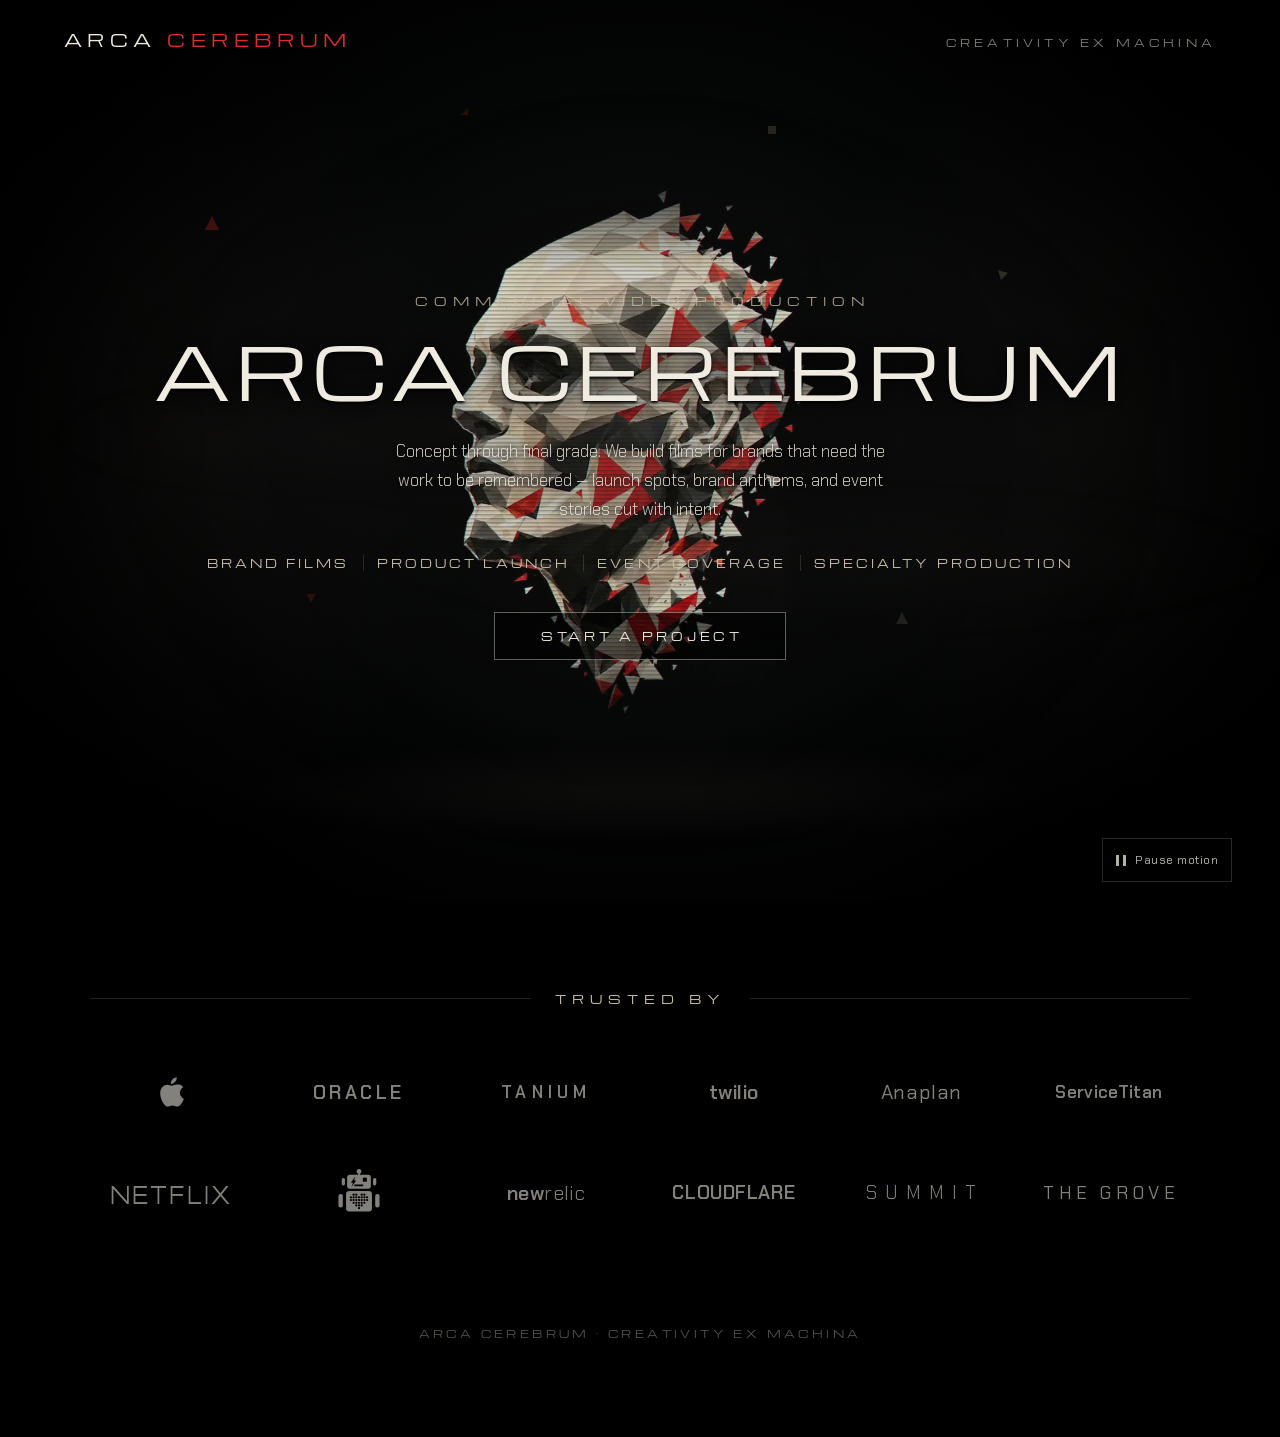
==== arca/index.html @ 7093e8d3 "Arca dev page: Codex handoff — single CRT turntable video, poster fallback, motion toggle Co-Authore" ====
<!doctype html>
<html lang="en" data-motion="paused" data-paused="true">
<head>
  <meta charset="utf-8">
  <meta name="viewport" content="width=device-width, initial-scale=1">
  <meta name="theme-color" content="#000000">
  <meta name="description" content="Arca Cerebrum — commercial video production, brand films, product launches, event coverage and specialty production.">
  <title>Arca Cerebrum</title>
  <link rel="preconnect" href="https://fonts.googleapis.com">
  <link rel="preconnect" href="https://fonts.gstatic.com" crossorigin>
  <link rel="stylesheet" href="https://fonts.googleapis.com/css2?family=Michroma&family=Chakra+Petch:wght@300;400;600&display=swap">
  <link rel="stylesheet" href="styles.css">
  <script src="background.js" defer></script>
</head>
<body>
<a class="skip-link" href="#main">Skip to content</a>
<div class="room" aria-hidden="true"></div>
<div class="floor" aria-hidden="true"></div>
<div class="haze" aria-hidden="true"></div>
<div class="head-glow" aria-hidden="true"></div>
<div class="stage" aria-hidden="true">
  <div class="bob">
    <div class="rig">
      <img class="head-poster" src="assets/head-poster.jpg" width="960" height="960" alt="" fetchpriority="high">
      <video class="head-video" data-src="assets/head-turntable-crt.mp4" muted loop playsinline preload="none" disablepictureinpicture tabindex="-1"></video>
      <div class="head-scanlines"></div>
    </div>
  </div>
</div>
<!-- drifting debris fragments -->
<div class="frag" style="left:16%; top:24%; --d:22s; --dx:34px; --dy:-40px; --rot:60deg;" aria-hidden="true">
  <svg width="14" height="14" viewBox="0 0 14 14"><polygon points="0,14 7,0 14,14" fill="#d8302f" opacity="0.55"/></svg>
</div>
<div class="frag" style="left:78%; top:30%; --d:26s; --dx:-40px; --dy:30px; --rot:-50deg;" aria-hidden="true">
  <svg width="10" height="10" viewBox="0 0 10 10"><polygon points="0,0 10,3 3,10" fill="#c9bfa8" opacity="0.4"/></svg>
</div>
<div class="frag" style="left:70%; top:68%; --d:19s; --dx:26px; --dy:-34px; --rot:80deg;" aria-hidden="true">
  <svg width="12" height="12" viewBox="0 0 12 12"><polygon points="0,12 12,12 6,0" fill="#8e8b84" opacity="0.45"/></svg>
</div>
<div class="frag" style="left:24%; top:66%; --d:24s; --dx:-30px; --dy:-24px; --rot:-70deg;" aria-hidden="true">
  <svg width="9" height="9" viewBox="0 0 9 9"><polygon points="0,0 9,0 4,9" fill="#d8302f" opacity="0.4"/></svg>
</div>
<div class="frag" style="left:60%; top:14%; --d:28s; --dx:20px; --dy:36px; --rot:45deg;" aria-hidden="true">
  <svg width="8" height="8" viewBox="0 0 8 8"><rect width="8" height="8" fill="#c9bfa8" opacity="0.35"/></svg>
</div>
<div class="frag" style="left:36%; top:12%; --d:21s; --dx:-22px; --dy:26px; --rot:-90deg;" aria-hidden="true">
  <svg width="7" height="7" viewBox="0 0 7 7"><polygon points="0,7 7,7 7,0" fill="#d8302f" opacity="0.35"/></svg>
</div>

<main id="main">
<div class="content">
  <header>
    <div class="wordmark">ARCA <b>CEREBRUM</b></div>
    <div class="tagline">CREATIVITY EX MACHINA</div>
  </header>

  <div class="hero">
    <p class="eyebrow">COMMERCIAL VIDEO PRODUCTION</p>
    <h1 data-text="ARCA CEREBRUM">ARCA CEREBRUM</h1>
    <p class="lede">Concept through final grade. We build films for brands that need the work to be remembered — launch spots, brand anthems, and event stories cut with intent.</p>
    <div class="services">
      <span>BRAND FILMS</span><span>PRODUCT LAUNCH</span><span>EVENT COVERAGE</span><span>SPECIALTY PRODUCTION</span>
    </div>
    <a class="cta" href="mailto:Travis@arcacerebrum.com">START A PROJECT</a>
  </div>

</div>

<section class="clients" aria-labelledby="clients-title">
  <div class="clients-head"><h2 id="clients-title">TRUSTED BY</h2></div>
  <div class="logo-grid">
    <div class="client" title="Apple">
      <svg width="26" height="32" viewBox="0 0 26 32" aria-label="Apple">
        <path d="M18.4 8.6c-1.5 0-3.4 1.05-4.5 1.05-1.15 0-2.85-1-4.6-1C6 8.65 2.2 11.5 2.2 17.2c0 3.55 1.35 7.3 3.05 9.7 1.45 2.05 2.7 3.7 4.5 3.7 1.8 0 2.6-1.2 4.8-1.2 2.25 0 2.75 1.15 4.75 1.15 2 0 3.3-1.8 4.55-3.6 1.4-2.05 2-4.05 2.05-4.15-.1-.05-3.95-1.6-3.95-6 0-3.8 3.05-5.5 3.2-5.6-1.75-2.6-4.45-2.6-4.75-2.6zM17.2 5.8c1-1.2 1.7-2.85 1.5-4.55-1.45.05-3.25.95-4.3 2.2-.95 1.1-1.8 2.8-1.55 4.45 1.65.15 3.3-.85 4.35-2.1z"/>
      </svg>
    </div>
    <div class="client"><span class="lm lm-oracle">ORACLE</span></div>
    <div class="client"><span class="lm lm-tanium">TANIUM</span></div>
    <div class="client"><span class="lm lm-twilio">twilio</span></div>
    <div class="client"><span class="lm lm-anaplan">Anaplan</span></div>
    <div class="client"><span class="lm lm-servicetitan">ServiceTitan</span></div>
    <div class="client"><span class="lm lm-netflix">NETFLIX</span></div>
    <div class="client" title="Robot Heart">
      <svg width="54" height="49" viewBox="0 0 100 90" aria-label="Robot Heart">
        <mask id="rh-mask">
          <rect width="100" height="90" fill="#000"/>
          <!-- antenna -->
          <circle cx="50" cy="6" r="4.5" fill="#fff"/>
          <rect x="48.4" y="7" width="3.2" height="6" fill="#fff"/>
          <!-- head + ears -->
          <rect x="28" y="12" width="44" height="26" rx="5" fill="#fff"/>
          <rect x="18" y="18" width="6" height="14" rx="3" fill="#fff"/>
          <rect x="76" y="18" width="6" height="14" rx="3" fill="#fff"/>
          <!-- bolt, eye, mouth cutouts -->
          <polygon points="43,15 35,27 39,27 36,35 45,23 41,23" fill="#000"/>
          <rect x="57" y="17.5" width="7.5" height="7.5" fill="#000"/>
          <rect x="41" y="30" width="17" height="3.2" rx="1.6" fill="#000"/>
          <!-- body + arms -->
          <rect x="26" y="42" width="48" height="38" rx="6" fill="#fff"/>
          <rect x="12" y="48" width="8" height="25" rx="4" fill="#fff"/>
          <rect x="80" y="48" width="8" height="25" rx="4" fill="#fff"/>
          <!-- dot heart cutout -->
          <g fill="#000">
            <circle cx="40" cy="49" r="2.1"/><circle cx="45" cy="49" r="2.1"/><circle cx="55" cy="49" r="2.1"/><circle cx="60" cy="49" r="2.1"/>
            <circle cx="35" cy="54" r="2.1"/><circle cx="40" cy="54" r="2.1"/><circle cx="45" cy="54" r="2.1"/><circle cx="50" cy="54" r="2.1"/><circle cx="55" cy="54" r="2.1"/><circle cx="60" cy="54" r="2.1"/><circle cx="65" cy="54" r="2.1"/>
            <circle cx="35" cy="59" r="2.1"/><circle cx="40" cy="59" r="2.1"/><circle cx="45" cy="59" r="2.1"/><circle cx="50" cy="59" r="2.1"/><circle cx="55" cy="59" r="2.1"/><circle cx="60" cy="59" r="2.1"/><circle cx="65" cy="59" r="2.1"/>
            <circle cx="40" cy="64" r="2.1"/><circle cx="45" cy="64" r="2.1"/><circle cx="50" cy="64" r="2.1"/><circle cx="55" cy="64" r="2.1"/><circle cx="60" cy="64" r="2.1"/>
            <circle cx="45" cy="69" r="2.1"/><circle cx="50" cy="69" r="2.1"/><circle cx="55" cy="69" r="2.1"/>
            <circle cx="50" cy="74" r="2.1"/>
          </g>
        </mask>
        <rect width="100" height="90" fill="currentColor" mask="url(#rh-mask)"/>
      </svg>
    </div>
    <div class="client"><span class="lm lm-newrelic"><b>new</b>relic</span></div>
    <div class="client"><span class="lm lm-cloudflare">CLOUDFLARE</span></div>
    <div class="client"><span class="lm lm-summit">SUMMIT</span></div>
    <div class="client"><span class="lm lm-thegrove">THE&nbsp;GROVE</span></div>
  </div>
</section>

</main>
<footer>ARCA CEREBRUM · CREATIVITY EX MACHINA</footer>


<button class="motion-toggle" type="button" aria-label="Play background motion" hidden>
  <span class="motion-icon" aria-hidden="true"></span><span class="motion-label">Play motion</span>
</button>
<p class="sr-only" id="motion-status" role="status"></p>
</body>
</html>
---- arca/styles.css ----
:root {
    --room-pit: #0a0a0c;
    --room-mid: #17161a;
    --room-wall: #57503f;
    --room-glow: #8a8172;
    --paper: #efebe0;
    --paper-dim: rgba(239, 235, 224, 0.55);
    --red: #d8302f;
    --tan: #c9bfa8;
    --line: rgba(239, 235, 224, 0.14);
  }

  * { box-sizing: border-box; }

  body {
    margin: 0;
    background: var(--room-pit);
    color: var(--paper);
    font-family: "Chakra Petch", "Trebuchet MS", system-ui, sans-serif;
    font-weight: 300;
    overflow-x: hidden;
  }


  /* Ambient room: the light comes from the head, with no fixture. */
  html { color-scheme: dark; scroll-behavior: smooth; }
  body { background: #000; isolation: isolate; }
  .room { position: fixed; inset: 0; z-index: 0; pointer-events: none;
    background:
      radial-gradient(ellipse 50% 65% at 50% 48%, #0c0d0c 0%, #070808 50%, #000 100%); }
  .room::before { content: ""; position: absolute; inset: 0;
    background:
      radial-gradient(ellipse 32% 60% at 14% 48%, rgba(138,129,114,.065), transparent 75%),
      radial-gradient(ellipse 32% 60% at 86% 48%, rgba(138,129,114,.065), transparent 75%); }
  .room::after { content: ""; position: absolute; inset: 0;
    background: radial-gradient(ellipse 72% 78% at 50% 48%, transparent 40%, #000 100%); }
  .floor { position: fixed; left: 50%; bottom: 6vh; width: min(72vw,900px); height: 12vh;
    transform: translateX(-50%); z-index: 0; pointer-events: none;
    background: radial-gradient(ellipse,rgba(180,171,143,.055),transparent 70%); }
  .haze { position: fixed; inset: 12% -12% 7%; z-index: 0; pointer-events: none;
    background:
      radial-gradient(ellipse 32% 9% at 35% 45%,rgba(189,182,159,.035),transparent 78%),
      radial-gradient(ellipse 40% 12% at 62% 62%,rgba(189,182,159,.028),transparent 80%);
    filter: blur(25px); animation: hazedrift 24s ease-in-out infinite alternate; }
  .head-glow { position: fixed; width: min(88vh,108vw); height: min(82vh,106vw);
    left: 50%; top: 49%; transform: translate(-50%,-50%); z-index: 0; pointer-events: none;
    background: radial-gradient(ellipse,rgba(190,178,145,.038),rgba(120,121,101,.018) 42%,transparent 70%); }
  .stage { position: fixed; inset: 0; z-index: 1; display: flex; align-items: center;
    justify-content: center; pointer-events: none; mix-blend-mode: screen; }
  .bob { animation: bob 9s ease-in-out infinite alternate; }
  .rig { position: relative; width: min(68vh,84vw); aspect-ratio: 1;
    isolation: isolate; background: #000; }
  .rig video,.rig img { position: absolute; inset: 0; width: 100%; height: 100%;
    object-fit: contain; display: block; user-select: none; }
  .head-video { opacity: 0; transition: opacity .45s; }
  .rig.video-ready .head-video { opacity: 1; }
  .rig.video-ready .head-poster { opacity: 0; }
  /* A screen-space layer keeps the CRT lines distinct at every video display size. */
  .head-scanlines { position: absolute; inset: 0; z-index: 2; pointer-events: none;
    background: repeating-linear-gradient(to bottom,transparent 0px,transparent 2px,rgba(0,0,0,.23) 2px,rgba(0,0,0,.23) 3px,transparent 4px);
    mix-blend-mode: multiply; }
  .head-scanlines::after { content: ""; position: absolute; inset: 0;
    background: radial-gradient(ellipse 72% 72%,transparent 55%,#000 100%);
    opacity: .14; }
  .frag { position: fixed; z-index: 1; pointer-events: none; opacity: .5;
    animation: fragdrift var(--d,18s) ease-in-out infinite alternate; }
  .frag svg { display: block; }
  @keyframes bob { from { transform: translateY(-1.6vh); } to { transform: translateY(1.6vh); } }
  @keyframes hazedrift { from { transform: translate(-2%,1%); } to { transform: translate(2%,-1%); } }
  @keyframes fragdrift { from { transform: translate(0,0) rotate(0deg); }
    to { transform: translate(var(--dx,20px),var(--dy,-30px)) rotate(var(--rot,40deg)); } }
  /* ============ CONTENT ============ */
  .content {
    position: relative;
    z-index: 2;
    min-height: 100svh;
    display: flex;
    flex-direction: column;
    padding-inline: clamp(16px, 5vw, 64px);
  }

  header {
    display: flex;
    align-items: baseline;
    justify-content: space-between;
    gap: 16px;
    padding-block: clamp(18px, 3vh, 32px) 0;
  }
  .wordmark {
    font-family: "Michroma", "Chakra Petch", sans-serif;
    font-size: clamp(13px, 1.6vw, 17px);
    letter-spacing: 0.32em;
    color: var(--paper);
    white-space: nowrap;
  }
  .wordmark b { font-weight: 400; color: var(--red); }
  .tagline {
    font-family: "Michroma", sans-serif;
    font-size: clamp(8px, 1vw, 10px);
    letter-spacing: 0.42em;
    color: var(--paper-dim);
    white-space: nowrap;
  }

  .hero {
    flex: 1;
    display: flex;
    flex-direction: column;
    justify-content: center;
    align-items: center;
    text-align: center;
    padding-block: 8vh;
    background: radial-gradient(58% 58% at 50% 50%, rgba(10,10,12,0.55) 0%, rgba(10,10,12,0.3) 55%, transparent 78%);
  }
  .eyebrow {
    font-family: "Michroma", sans-serif;
    font-size: clamp(9px, 1.1vw, 11px);
    letter-spacing: 0.5em;
    text-indent: 0.5em;
    color: var(--tan);
    opacity: 0.8;
    margin: 0 0 2.2vh;
  }
  h1 {
    position: relative;
    font-family: "Michroma", "Chakra Petch", sans-serif;
    font-weight: 400;
    font-size: clamp(26px, 5.6vw, 74px);
    line-height: 1.14;
    letter-spacing: 0.06em;
    margin: 0;
    text-wrap: balance;
    text-shadow: 0 0 32px rgba(10,10,12,0.9), 0 0 4px rgba(10,10,12,0.8);
  }
  /* glitch echoes on the headline */
  h1::before, h1::after {
    content: attr(data-text);
    position: absolute;
    inset: 0;
    opacity: 0;
    pointer-events: none;
  }
  h1::before {
    color: var(--red);
    animation: h1r 6s steps(1) infinite;
  }
  h1::after {
    color: #4fd8d0;
    animation: h1c 6s steps(1) infinite;
  }
  @keyframes h1r {
    0%, 55.9% { opacity: 0; }
    56% { opacity: 0.75; transform: translate(-3px, 1px); clip-path: inset(10% 0 55% 0); }
    57% { opacity: 0.75; transform: translate(2px, -1px); clip-path: inset(60% 0 15% 0); }
    58%, 100% { opacity: 0; }
  }
  @keyframes h1c {
    0%, 55.9% { opacity: 0; }
    56% { opacity: 0.6; transform: translate(3px, -1px); clip-path: inset(55% 0 20% 0); }
    57% { opacity: 0.6; transform: translate(-2px, 1px); clip-path: inset(5% 0 70% 0); }
    58%, 100% { opacity: 0; }
  }

  .lede {
    max-width: 52ch;
    font-size: clamp(14px, 1.5vw, 17px);
    line-height: 1.7;
    color: rgba(239, 235, 224, 0.72);
    margin: 3vh 0 0;
    text-shadow: 0 0 6px rgba(10,10,12,0.95), 0 0 18px rgba(10,10,12,0.9), 0 0 36px rgba(10,10,12,0.85);
  }
  .services {
    display: flex;
    flex-wrap: wrap;
    justify-content: center;
    gap: 10px 0;
    margin-top: 3.4vh;
    font-family: "Michroma", sans-serif;
    font-size: clamp(8px, 1vw, 10px);
    letter-spacing: 0.28em;
    color: var(--tan);
  }
  .services span { padding: 0 1.2em; }
  .services span + span { border-left: 1px solid var(--line); }

  .cta {
    display: inline-block;
    margin-top: 4.6vh;
    padding: 15px 42px;
    font-family: "Michroma", sans-serif;
    font-size: 11px;
    letter-spacing: 0.34em;
    text-indent: 0.34em;
    text-decoration: none;
    color: var(--paper);
    border: 1px solid rgba(239,235,224,0.4);
    background: rgba(10,10,12,0.35);
    transition: border-color 0.25s, color 0.25s, box-shadow 0.25s;
  }
  .cta:hover, .cta:focus-visible {
    border-color: var(--red);
    color: #fff;
    box-shadow: 0 0 24px rgba(216,48,47,0.35), inset 0 0 14px rgba(216,48,47,0.15);
    outline: none;
  }

  /* ============ CLIENT WALL ============ */
  .clients {
    position: relative;
    z-index: 2;
    padding: 10vh clamp(16px, 5vw, 64px) 12vh;
    background: linear-gradient(to bottom, transparent, rgba(10,10,12,0.55) 24%, rgba(10,10,12,0.55) 76%, transparent);
  }
  .clients-head {
    display: flex;
    align-items: center;
    gap: 24px;
    max-width: 1100px;
    margin: 0 auto 7vh;
  }
  .clients-head h2 {
    font-family: "Michroma", sans-serif;
    font-weight: 400;
    font-size: clamp(10px, 1.2vw, 12px);
    letter-spacing: 0.5em;
    color: var(--tan);
    margin: 0;
    white-space: nowrap;
  }
  .clients-head::before, .clients-head::after {
    content: "";
    flex: 1;
    height: 1px;
    background: var(--line);
  }

  .logo-grid {
    display: grid;
    grid-template-columns: repeat(auto-fit, minmax(150px, 1fr));
    gap: 6vh 2vw;
    max-width: 1100px;
    margin: 0 auto;
    align-items: center;
    justify-items: center;
  }
  .client {
    color: var(--paper-dim);
    transition: color 0.3s, opacity 0.3s, filter 0.3s;
    filter: none;
    display: flex;
    align-items: center;
    justify-content: center;
    min-height: 44px;
  }
  .client:hover {
    color: var(--paper);
    filter: drop-shadow(0 0 10px rgba(239,235,224,0.25));
  }
  .client svg { display: block; fill: currentColor; }

  .lm {
    font-size: 21px;
    letter-spacing: 0.02em;
    white-space: nowrap;
  }
  .lm-oracle    { font-weight: 600; letter-spacing: 0.18em; font-size: 19px; }
  .lm-tanium    { font-weight: 600; letter-spacing: 0.3em; font-size: 17px; }
  .lm-twilio    { font-weight: 600; font-size: 20px; text-transform: lowercase; }
  .lm-anaplan   { font-weight: 400; font-size: 20px; text-transform: capitalize; letter-spacing: 0.04em; }
  .lm-servicetitan { font-weight: 600; font-size: 17px; }
  .lm-netflix   { font-family: "Michroma", sans-serif; font-size: 18px; letter-spacing: 0.12em; transform: scaleY(1.35); }
  .lm-newrelic  { font-weight: 300; font-size: 20px; letter-spacing: 0.02em; }
  .lm-newrelic b { font-weight: 600; }
  .lm-cloudflare { font-weight: 600; font-size: 19px; letter-spacing: 0.03em; }
  .lm-summit    { font-weight: 300; font-size: 19px; letter-spacing: 0.42em; text-indent: 0.42em; }
  .lm-thegrove  { font-weight: 400; font-size: 18px; letter-spacing: 0.24em; text-indent: 0.24em; }

  footer {
    position: relative;
    z-index: 2;
    padding: 0 clamp(16px, 5vw, 64px) calc(5vh + env(safe-area-inset-bottom, 0px));
    text-align: center;
    font-family: "Michroma", sans-serif;
    font-size: 8px;
    letter-spacing: 0.34em;
    color: rgba(239,235,224,0.35);
  }


  /* Scrolling copy stays above the fixed artwork throughout the document. */
  main { position: relative; z-index: 2; }
  .content { min-height: max(720px,100svh); }
  .hero { background: radial-gradient(ellipse 58% 58% at 50% 50%,rgba(0,0,0,.25),rgba(0,0,0,.10) 55%,transparent 78%); }
  .clients { background: linear-gradient(transparent,rgba(0,0,0,.35) 24%,rgba(0,0,0,.35) 76%,transparent); }
  h1 { text-shadow: 0 2px 3px #000,0 0 22px rgba(0,0,0,.98),0 0 48px rgba(0,0,0,.65); }
  .eyebrow { font-size: 12px; }
  .services { font-size: 11px; }
  .tagline { font-size: 10px; }
  .lede { font-size: clamp(16px,1.5vw,17px); color: rgba(239,235,224,.84); }
  .cta { min-height: 48px; background: rgba(0,0,0,.55); }
  .clients-head h2 { font-size: 12px; }
  footer { padding-bottom: max(94px,10vh); font-size: 10px; line-height: 1.8; }
  .motion-toggle { position: fixed; right: clamp(16px,4vw,48px);
    bottom: max(18px,env(safe-area-inset-bottom)); z-index: 5; display: inline-flex;
    gap: 9px; align-items: center; min-height: 44px; padding: 10px 13px;
    border: 1px solid rgba(239,235,224,.17); border-radius: 0;
    background: rgba(0,0,0,.76); color: rgba(239,235,224,.75);
    font: 12px "Chakra Petch",sans-serif; letter-spacing: .04em; cursor: pointer; }
  .motion-toggle[hidden] { display: none; }
  .motion-toggle:hover { color: #fff; border-color: rgba(239,235,224,.42); }
  .motion-icon { width: 10px; height: 11px; border-left: 3px solid currentColor; border-right: 3px solid currentColor; }
  [data-paused="true"] .motion-icon { width: 0; height: 0; border: 6px solid transparent;
    border-left: 9px solid currentColor; border-right: 0; }
  a:focus-visible,button:focus-visible { outline: 2px solid var(--red); outline-offset: 5px; }
  .sr-only { position: absolute; width: 1px; height: 1px; margin: -1px; overflow: hidden;
    clip: rect(0,0,0,0); white-space: nowrap; }
  .skip-link { position: fixed; top: 12px; left: 12px; z-index: 10; padding: 12px;
    background: var(--paper); color: #000; transform: translateY(-160%); }
  .skip-link:focus { transform: none; }
  [data-motion="paused"] .bob,[data-motion="paused"] .frag,[data-motion="paused"] .haze,
  [data-motion="paused"] h1::before,[data-motion="paused"] h1::after { animation-play-state: paused !important; }
  @media (max-width: 820px) {
    header { flex-direction: column; align-items: center; gap: 10px; }
    .tagline { letter-spacing: .28em; }
  }
  @media (max-width: 620px) {
    .rig { width: min(86vw,68svh); }
    .content { min-height: max(700px,100svh); }
    .hero { padding-block: 10vh; }
    .services { gap: 13px 0; font-size: 10px; line-height: 1.6; }
    .services span { border: 0 !important; padding: 0 .8em; }
    .wordmark { font-size: 13px; letter-spacing: .2em; }
    .eyebrow { font-size: 10px; letter-spacing: .32em; }
    .lede { font-size: 16px; }
    .logo-grid { gap: 5vh 12px; grid-template-columns: repeat(2,minmax(0,1fr)); }
    .lm-cloudflare { font-size: 16px; }
    .clients { padding-bottom: 9vh; }
    .motion-toggle { font-size: 11px; }
    footer { letter-spacing: .17em; }
  }
  @media (max-width: 360px) { h1 { font-size: 24px; } .lm { font-size: 16px; }
    .lm-servicetitan { font-size: 15px; } .lm-summit { letter-spacing: .25em; } }
  @media (prefers-reduced-motion: reduce) {
    html { scroll-behavior: auto; }
    .bob,.frag,.haze,h1::before,h1::after { animation: none !important; }
    .head-video { transition: none; }
  }
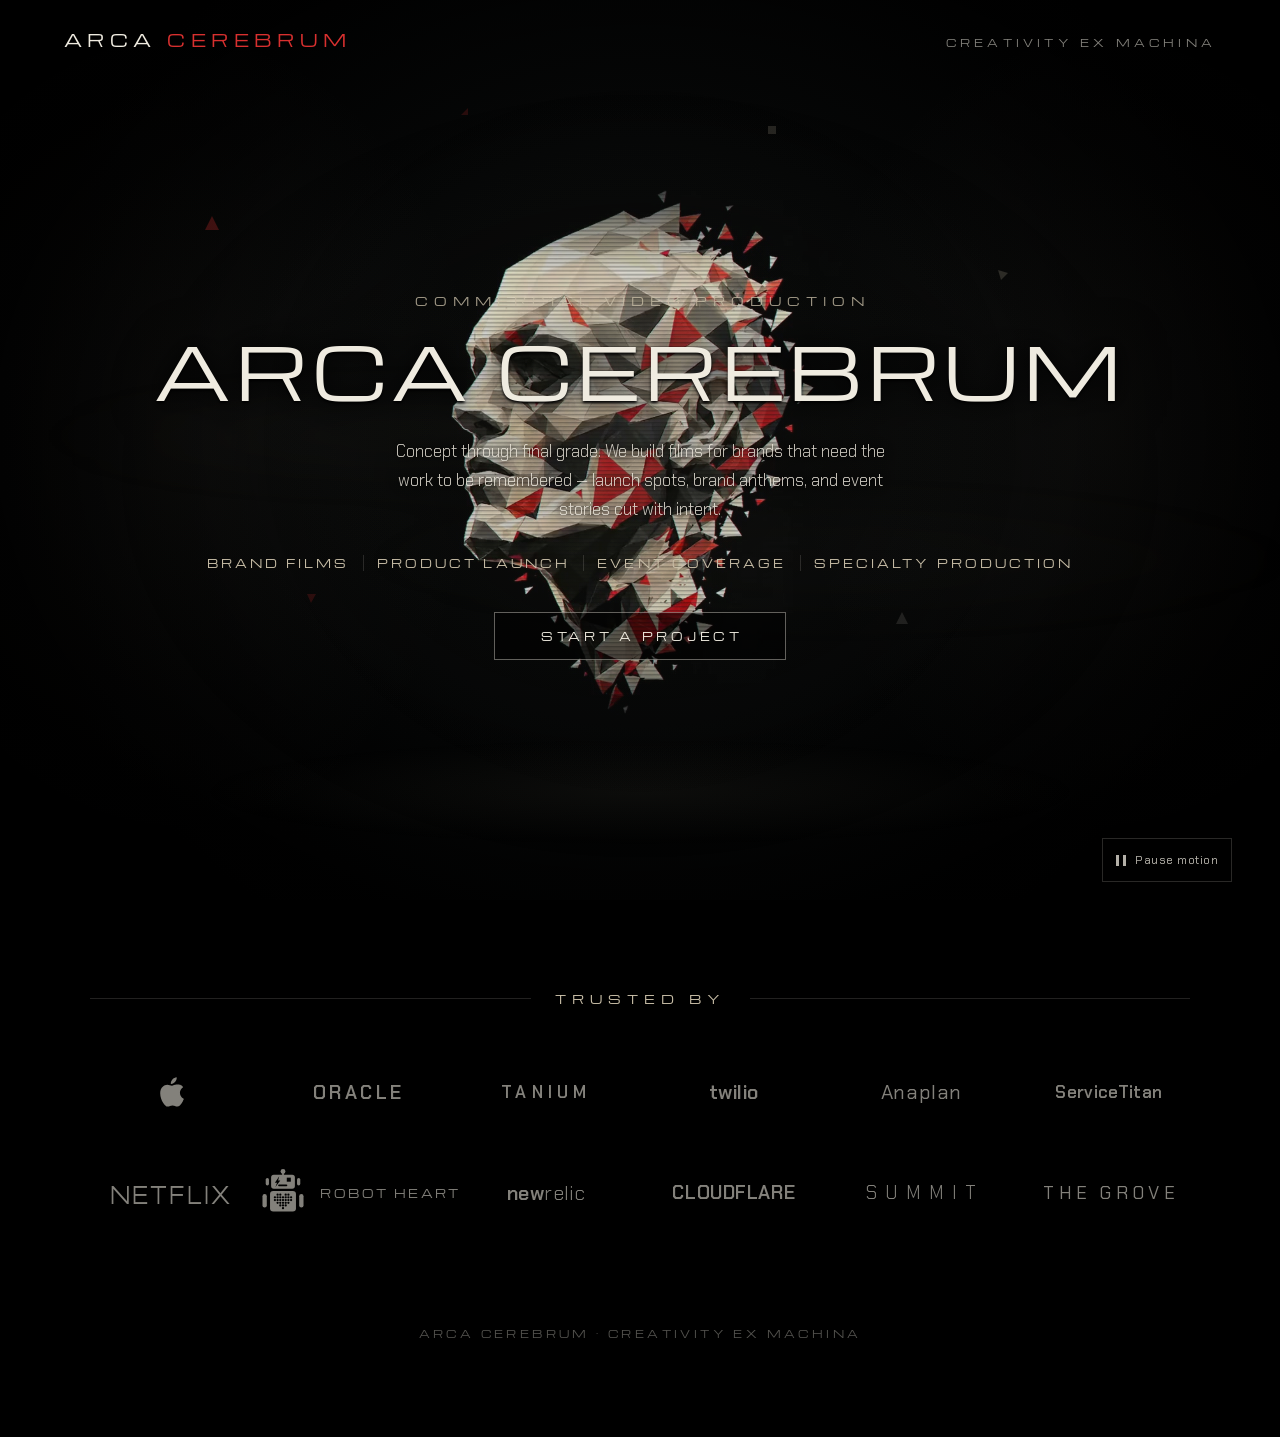
==== commit ad26a693: "Arca dev page: add ROBOT HEART text beside robot logo Co-Authored-By: Claude Fable 5 <noreply@anthro" ====
--- a/arca/index.html
+++ b/arca/index.html
@@ -111,6 +111,7 @@
         </mask>
         <rect width="100" height="90" fill="currentColor" mask="url(#rh-mask)"/>
       </svg>
+      <span class="lm lm-robotheart">ROBOT&nbsp;HEART</span>
     </div>
     <div class="client"><span class="lm lm-newrelic"><b>new</b>relic</span></div>
     <div class="client"><span class="lm lm-cloudflare">CLOUDFLARE</span></div>
--- a/arca/styles.css
+++ b/arca/styles.css
@@ -272,6 +272,7 @@
   .lm-netflix   { font-family: "Michroma", sans-serif; font-size: 18px; letter-spacing: 0.12em; transform: scaleY(1.35); }
   .lm-newrelic  { font-weight: 300; font-size: 20px; letter-spacing: 0.02em; }
   .lm-newrelic b { font-weight: 600; }
+  .lm-robotheart { font-family: "Michroma", sans-serif; font-size: 11px; letter-spacing: 0.22em; margin-left: 10px; }
   .lm-cloudflare { font-weight: 600; font-size: 19px; letter-spacing: 0.03em; }
   .lm-summit    { font-weight: 300; font-size: 19px; letter-spacing: 0.42em; text-indent: 0.42em; }
   .lm-thegrove  { font-weight: 400; font-size: 18px; letter-spacing: 0.24em; text-indent: 0.24em; }
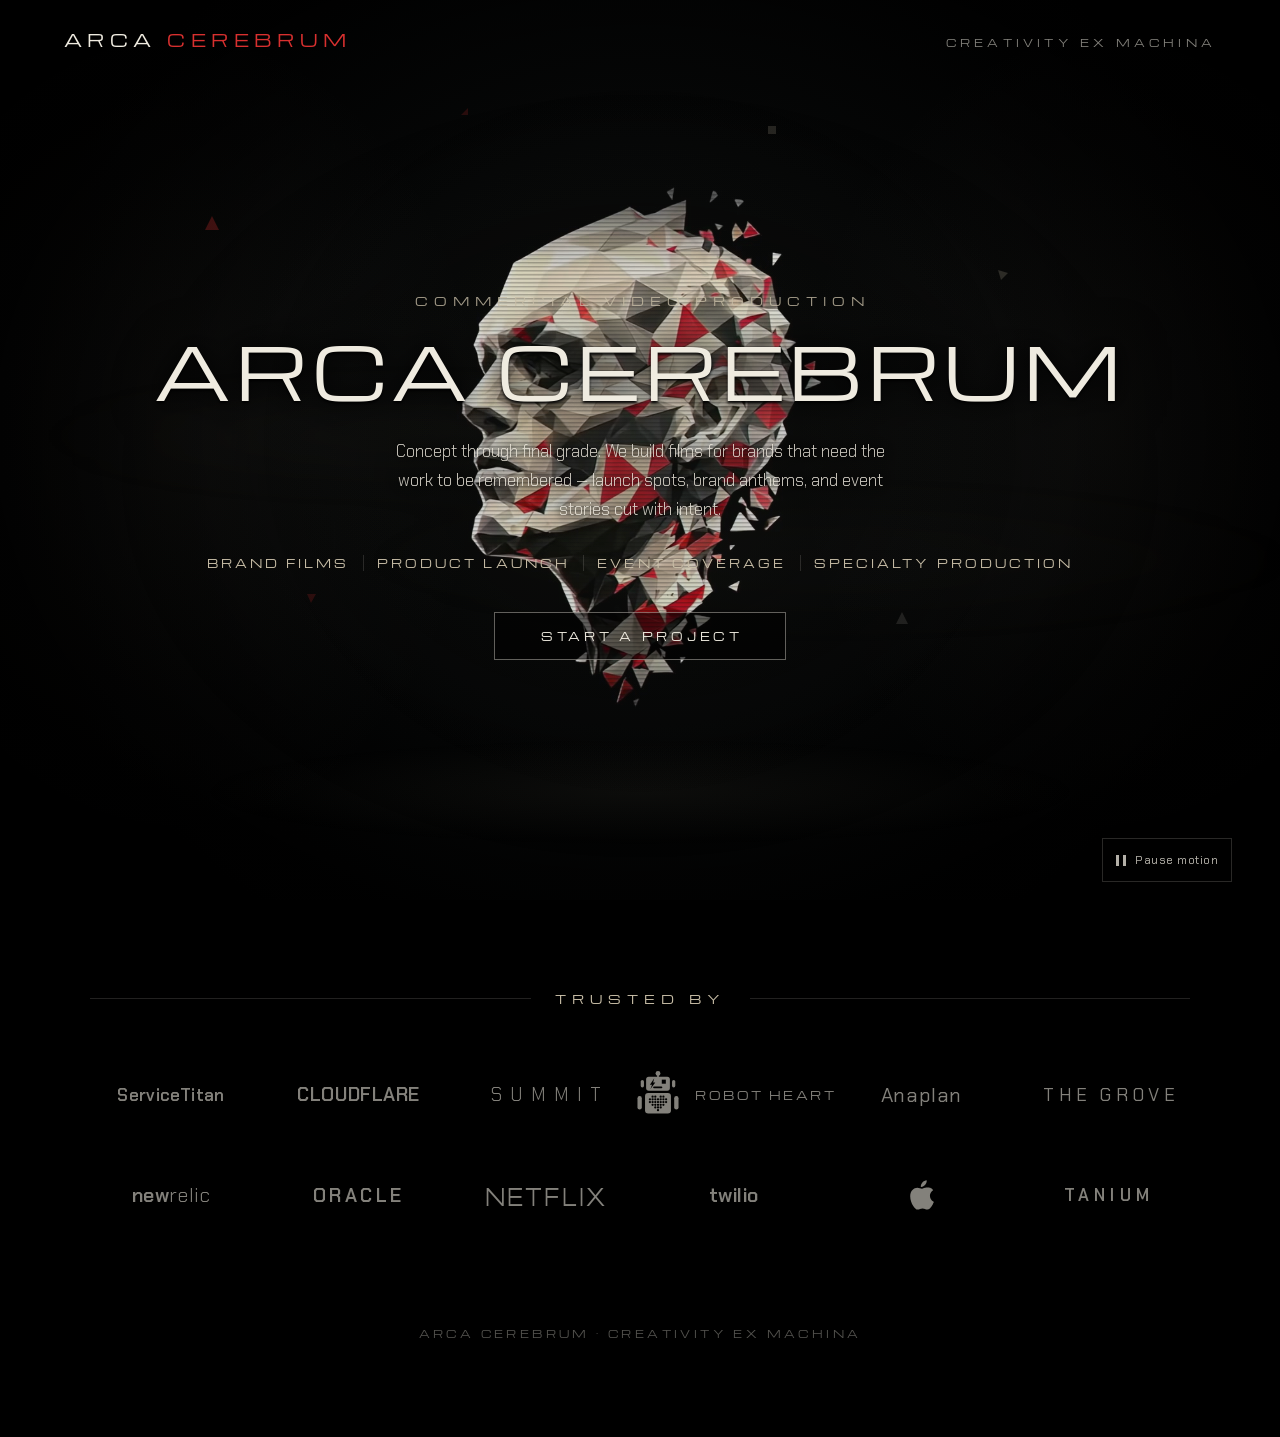
==== commit e2f6fa32: "Arca dev page: swap in neck-v2 turntable video and updated poster Co-Authored-By: Claude Fable 5 <no" ====
--- a/arca/index.html
+++ b/arca/index.html
@@ -22,7 +22,7 @@
   <div class="bob">
     <div class="rig">
       <img class="head-poster" src="assets/head-poster.jpg" width="960" height="960" alt="" fetchpriority="high">
-      <video class="head-video" data-src="assets/head-turntable-crt.mp4" muted loop playsinline preload="none" disablepictureinpicture tabindex="-1"></video>
+      <video class="head-video" data-src="assets/head-turntable-runway-neck-v2.mp4" muted loop playsinline preload="none" disablepictureinpicture tabindex="-1"></video>
       <div class="head-scanlines"></div>
     </div>
   </div>
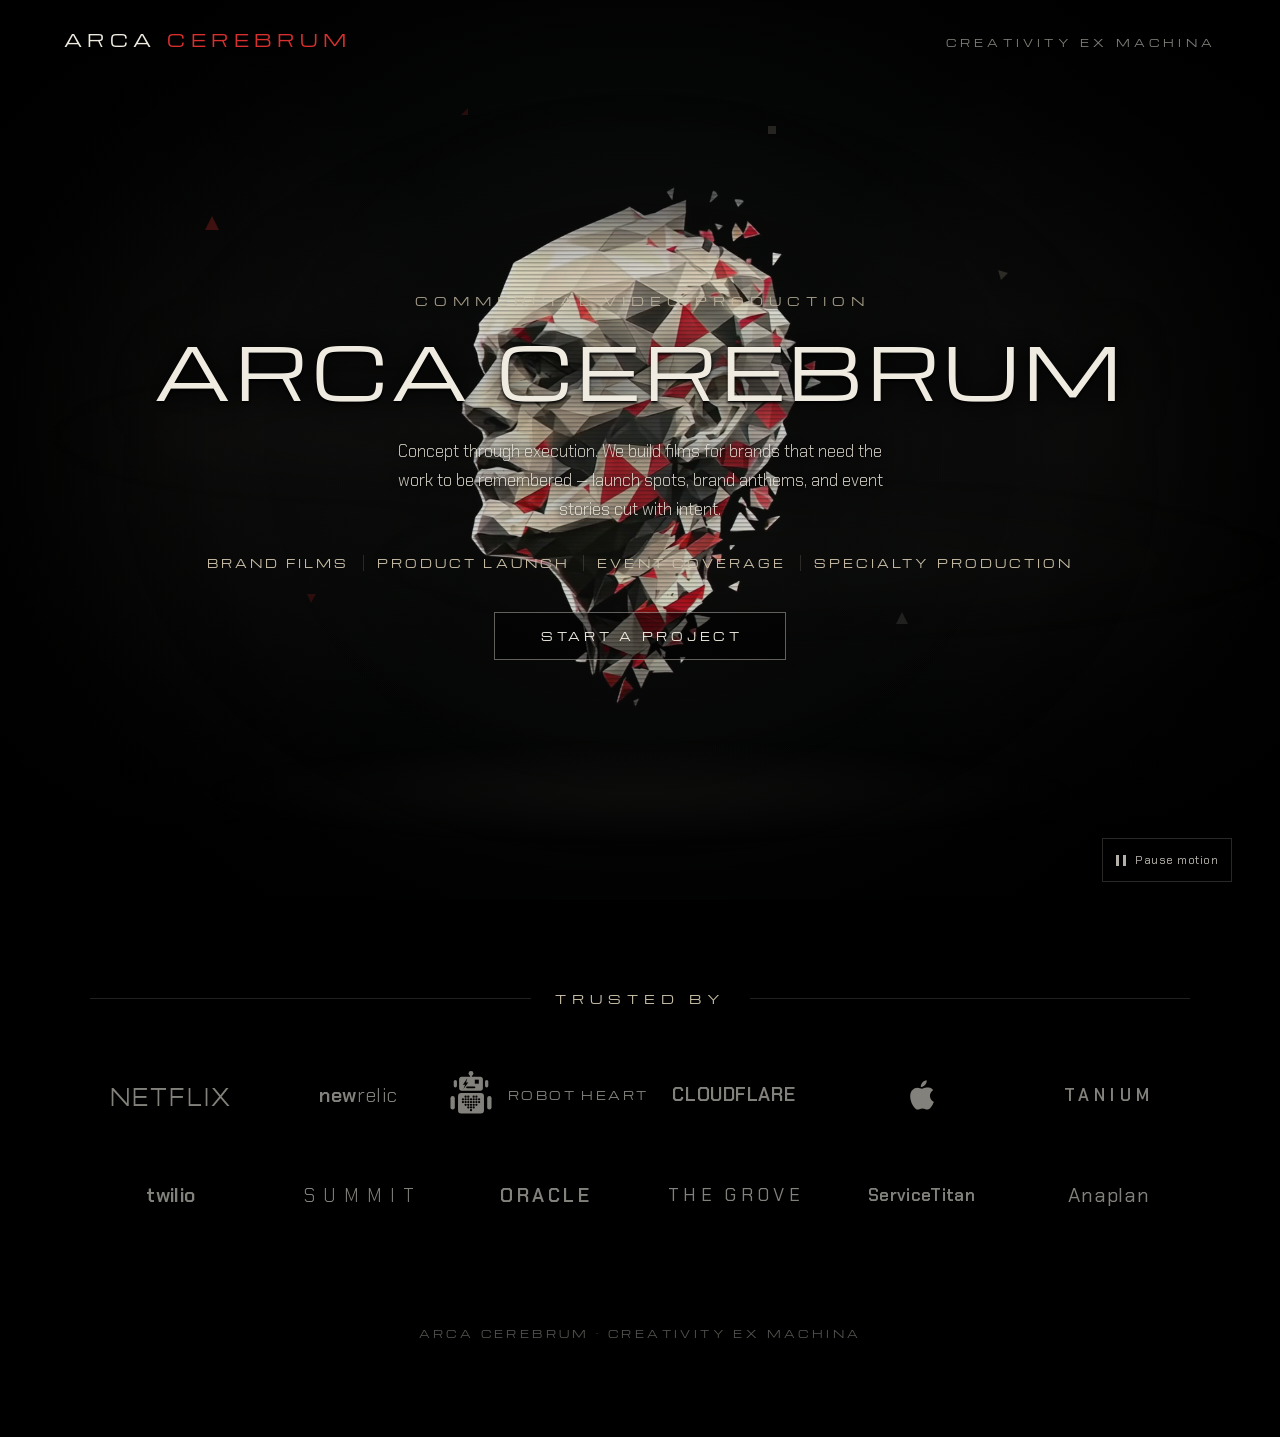
==== commit ccce08c3: "Arca dev page: lede now reads concept through execution Co-Authored-By: Claude Fable 5 <noreply@anth" ====
--- a/arca/index.html
+++ b/arca/index.html
@@ -57,7 +57,7 @@
   <div class="hero">
     <p class="eyebrow">COMMERCIAL VIDEO PRODUCTION</p>
     <h1 data-text="ARCA CEREBRUM">ARCA CEREBRUM</h1>
-    <p class="lede">Concept through final grade. We build films for brands that need the work to be remembered — launch spots, brand anthems, and event stories cut with intent.</p>
+    <p class="lede">Concept through execution. We build films for brands that need the work to be remembered — launch spots, brand anthems, and event stories cut with intent.</p>
     <div class="services">
       <span>BRAND FILMS</span><span>PRODUCT LAUNCH</span><span>EVENT COVERAGE</span><span>SPECIALTY PRODUCTION</span>
     </div>
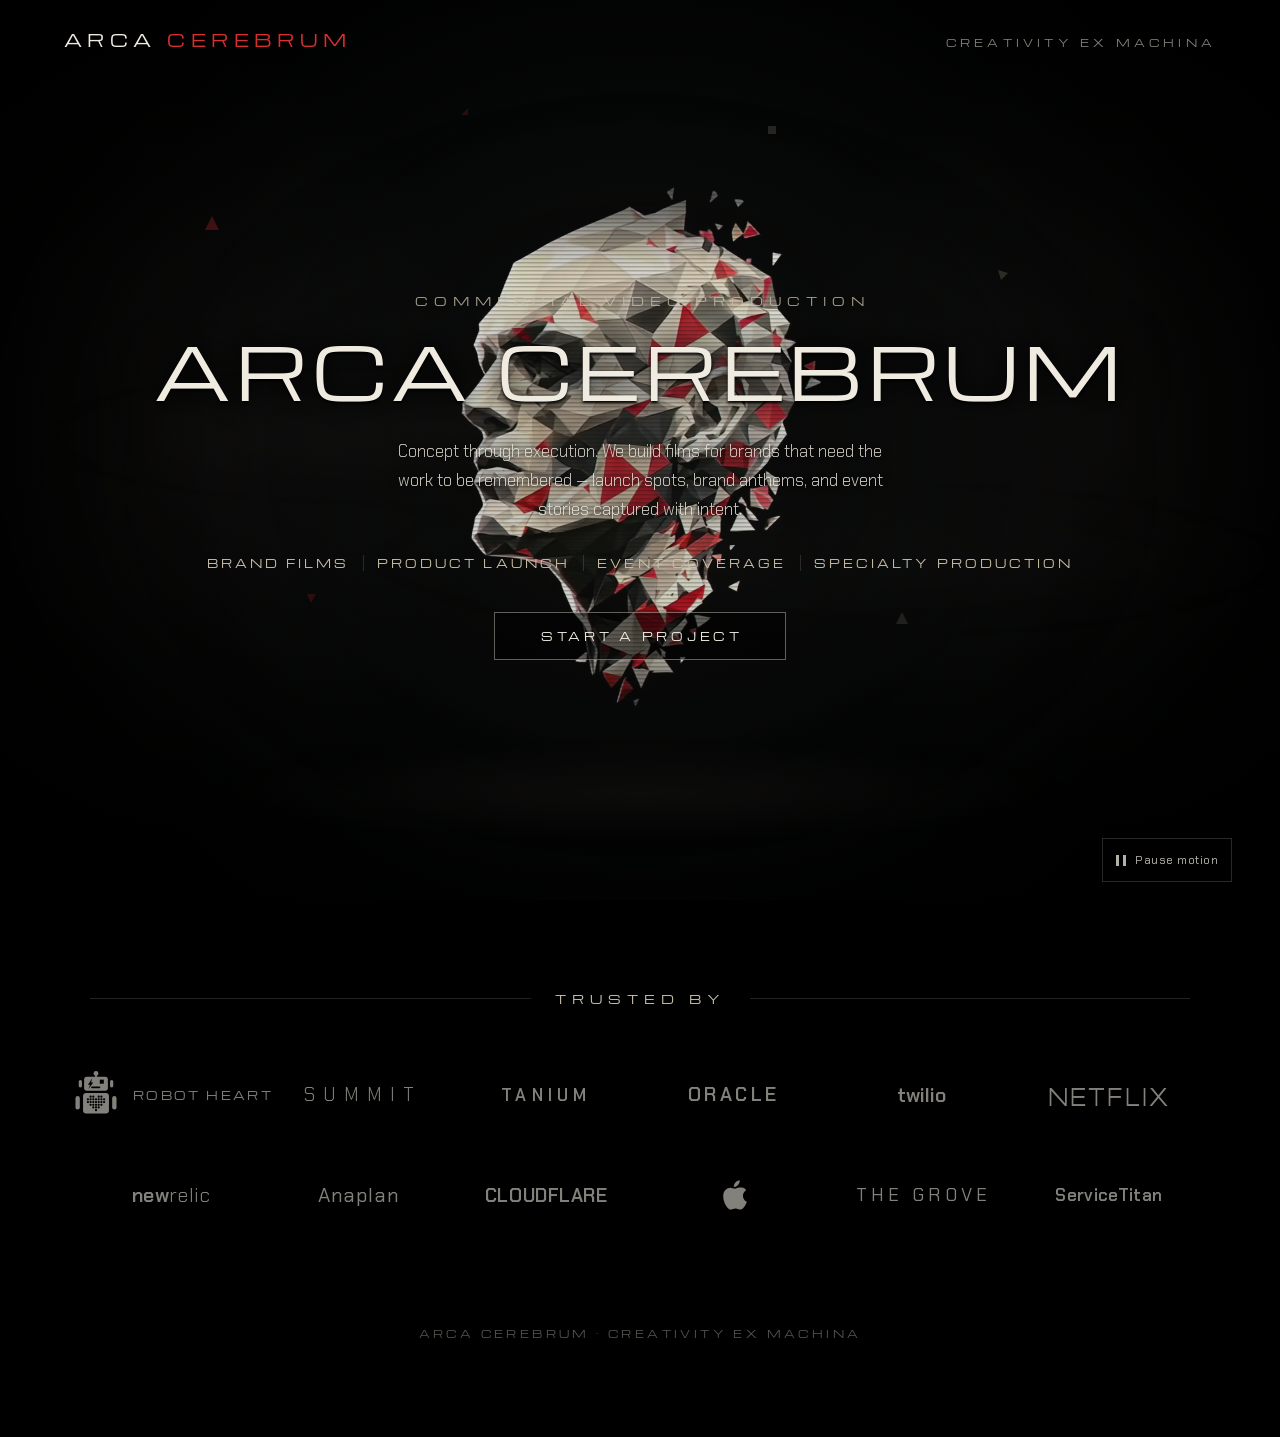
==== commit 4455a78b: "Arca dev page: lede ends captured with intent Co-Authored-By: Claude Fable 5 <noreply@anthropic.com>" ====
--- a/arca/index.html
+++ b/arca/index.html
@@ -57,7 +57,7 @@
   <div class="hero">
     <p class="eyebrow">COMMERCIAL VIDEO PRODUCTION</p>
     <h1 data-text="ARCA CEREBRUM">ARCA CEREBRUM</h1>
-    <p class="lede">Concept through execution. We build films for brands that need the work to be remembered — launch spots, brand anthems, and event stories cut with intent.</p>
+    <p class="lede">Concept through execution. We build films for brands that need the work to be remembered — launch spots, brand anthems, and event stories captured with intent.</p>
     <div class="services">
       <span>BRAND FILMS</span><span>PRODUCT LAUNCH</span><span>EVENT COVERAGE</span><span>SPECIALTY PRODUCTION</span>
     </div>
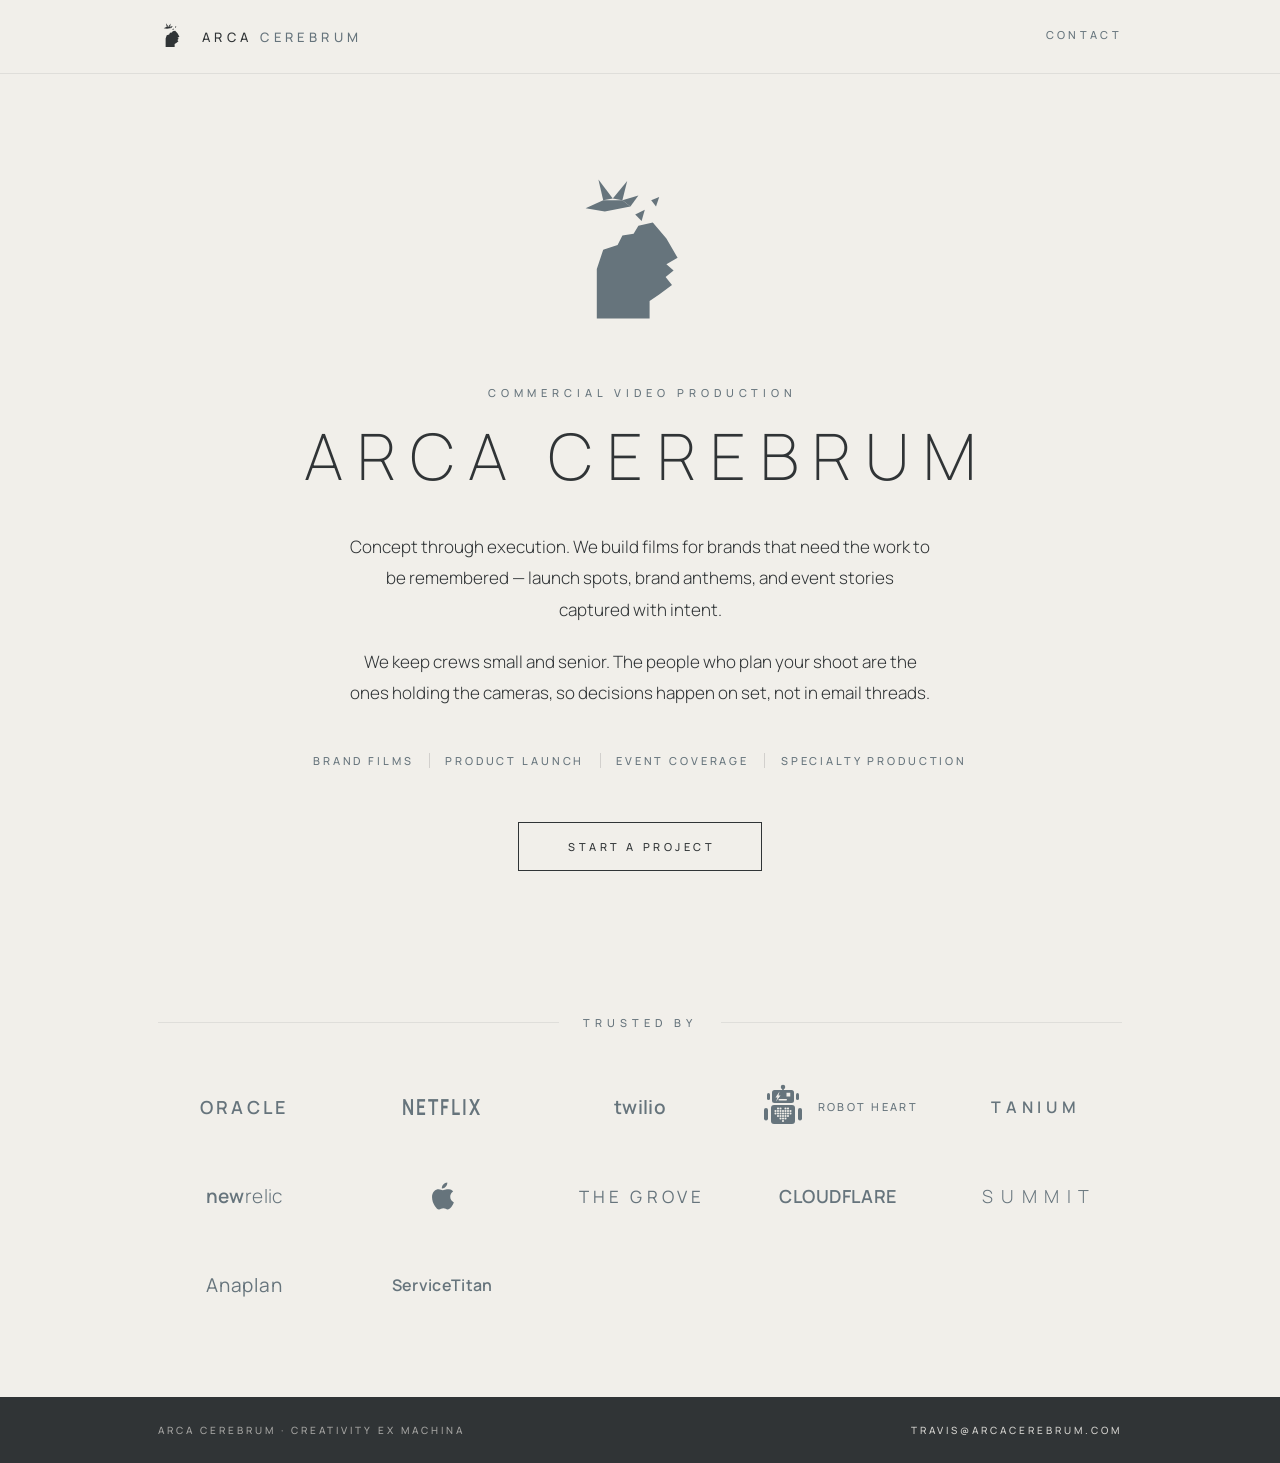
==== commit 4c97edcb: "Arca dev page: soft-slate redesign — origami bird mark, minimalist light layout, contact page Per Tr" ====
--- a/arca/index.html
+++ b/arca/index.html
@@ -1,132 +1,122 @@
 <!doctype html>
-<html lang="en" data-motion="paused" data-paused="true">
+<html lang="en">
 <head>
   <meta charset="utf-8">
   <meta name="viewport" content="width=device-width, initial-scale=1">
-  <meta name="theme-color" content="#000000">
-  <meta name="description" content="Arca Cerebrum — commercial video production, brand films, product launches, event coverage and specialty production.">
+  <meta name="theme-color" content="#f1efea">
+  <meta name="description" content="Arca Cerebrum — commercial video production. Brand films, product launches, event coverage, and specialty production.">
   <title>Arca Cerebrum</title>
   <link rel="preconnect" href="https://fonts.googleapis.com">
   <link rel="preconnect" href="https://fonts.gstatic.com" crossorigin>
-  <link rel="stylesheet" href="https://fonts.googleapis.com/css2?family=Michroma&family=Chakra+Petch:wght@300;400;600&display=swap">
+  <link rel="stylesheet" href="https://fonts.googleapis.com/css2?family=Manrope:wght@200;300;400;500;600;700&display=swap">
   <link rel="stylesheet" href="styles.css">
-  <script src="background.js" defer></script>
+  <script src="site.js" defer></script>
 </head>
 <body>
 <a class="skip-link" href="#main">Skip to content</a>
-<div class="room" aria-hidden="true"></div>
-<div class="floor" aria-hidden="true"></div>
-<div class="haze" aria-hidden="true"></div>
-<div class="head-glow" aria-hidden="true"></div>
-<div class="stage" aria-hidden="true">
-  <div class="bob">
-    <div class="rig">
-      <img class="head-poster" src="assets/head-poster.jpg" width="960" height="960" alt="" fetchpriority="high">
-      <video class="head-video" data-src="assets/head-turntable-runway-neck-v2.mp4" muted loop playsinline preload="none" disablepictureinpicture tabindex="-1"></video>
-      <div class="head-scanlines"></div>
-    </div>
+
+<header class="site-header">
+  <div class="wrap">
+    <a class="brand" href="./">
+      <svg width="30" height="29" viewBox="0 0 220 210" fill="currentColor" aria-hidden="true">
+        <path d="M126 62 108 66 102 76 88 78 82 90 64 96 56 120 56 182 122 182 122 160 134 152 150 140 142 130 152 122 143 114 157 106 143 82Z"/>
+        <polygon points="64,34 76,32 58,8"/>
+        <polygon points="76,32 88,34 94,10"/>
+        <polygon points="42,44 64,34 88,34 98,42 66,48"/>
+        <polygon points="88,34 98,42 108,28"/>
+        <polygon points="104,52 116,46 112,60"/>
+        <polygon points="124,34 134,30 130,42"/>
+      </svg>
+      <span class="brand-name">ARCA <span>CEREBRUM</span></span>
+    </a>
+    <a class="nav-link" href="contact.html">CONTACT</a>
   </div>
-</div>
-<!-- drifting debris fragments -->
-<div class="frag" style="left:16%; top:24%; --d:22s; --dx:34px; --dy:-40px; --rot:60deg;" aria-hidden="true">
-  <svg width="14" height="14" viewBox="0 0 14 14"><polygon points="0,14 7,0 14,14" fill="#d8302f" opacity="0.55"/></svg>
-</div>
-<div class="frag" style="left:78%; top:30%; --d:26s; --dx:-40px; --dy:30px; --rot:-50deg;" aria-hidden="true">
-  <svg width="10" height="10" viewBox="0 0 10 10"><polygon points="0,0 10,3 3,10" fill="#c9bfa8" opacity="0.4"/></svg>
-</div>
-<div class="frag" style="left:70%; top:68%; --d:19s; --dx:26px; --dy:-34px; --rot:80deg;" aria-hidden="true">
-  <svg width="12" height="12" viewBox="0 0 12 12"><polygon points="0,12 12,12 6,0" fill="#8e8b84" opacity="0.45"/></svg>
-</div>
-<div class="frag" style="left:24%; top:66%; --d:24s; --dx:-30px; --dy:-24px; --rot:-70deg;" aria-hidden="true">
-  <svg width="9" height="9" viewBox="0 0 9 9"><polygon points="0,0 9,0 4,9" fill="#d8302f" opacity="0.4"/></svg>
-</div>
-<div class="frag" style="left:60%; top:14%; --d:28s; --dx:20px; --dy:36px; --rot:45deg;" aria-hidden="true">
-  <svg width="8" height="8" viewBox="0 0 8 8"><rect width="8" height="8" fill="#c9bfa8" opacity="0.35"/></svg>
-</div>
-<div class="frag" style="left:36%; top:12%; --d:21s; --dx:-22px; --dy:26px; --rot:-90deg;" aria-hidden="true">
-  <svg width="7" height="7" viewBox="0 0 7 7"><polygon points="0,7 7,7 7,0" fill="#d8302f" opacity="0.35"/></svg>
-</div>
+</header>
 
 <main id="main">
-<div class="content">
-  <header>
-    <div class="wordmark">ARCA <b>CEREBRUM</b></div>
-    <div class="tagline">CREATIVITY EX MACHINA</div>
-  </header>
+  <section class="hero wrap">
+    <svg class="hero-mark" viewBox="0 0 220 210" fill="currentColor" aria-hidden="true">
+      <path d="M126 62 108 66 102 76 88 78 82 90 64 96 56 120 56 182 122 182 122 160 134 152 150 140 142 130 152 122 143 114 157 106 143 82Z"/>
+      <g class="bird">
+        <polygon points="64,34 76,32 58,8"/>
+        <polygon points="76,32 88,34 94,10"/>
+        <polygon points="42,44 64,34 88,34 98,42 66,48"/>
+        <polygon points="88,34 98,42 108,28"/>
+      </g>
+      <g class="folds">
+        <polygon points="104,52 116,46 112,60"/>
+        <polygon points="124,34 134,30 130,42"/>
+      </g>
+    </svg>
 
-  <div class="hero">
     <p class="eyebrow">COMMERCIAL VIDEO PRODUCTION</p>
-    <h1 data-text="ARCA CEREBRUM">ARCA CEREBRUM</h1>
+    <h1>ARCA CEREBRUM</h1>
+
     <p class="lede">Concept through execution. We build films for brands that need the work to be remembered — launch spots, brand anthems, and event stories captured with intent.</p>
+    <p class="lede">We keep crews small and senior. The people who plan your shoot are the ones holding the cameras, so decisions happen on set, not in email threads.</p>
+
     <div class="services">
       <span>BRAND FILMS</span><span>PRODUCT LAUNCH</span><span>EVENT COVERAGE</span><span>SPECIALTY PRODUCTION</span>
     </div>
-    <a class="cta" href="mailto:Travis@arcacerebrum.com">START A PROJECT</a>
+
+    <a class="cta" href="contact.html">START A PROJECT</a>
+  </section>
+
+  <section class="clients wrap" aria-labelledby="clients-title">
+    <div class="clients-head"><h2 id="clients-title">TRUSTED BY</h2></div>
+    <div class="logo-grid">
+      <div class="client" title="Apple">
+        <svg width="24" height="30" viewBox="0 0 26 32" aria-label="Apple">
+          <path d="M18.4 8.6c-1.5 0-3.4 1.05-4.5 1.05-1.15 0-2.85-1-4.6-1C6 8.65 2.2 11.5 2.2 17.2c0 3.55 1.35 7.3 3.05 9.7 1.45 2.05 2.7 3.7 4.5 3.7 1.8 0 2.6-1.2 4.8-1.2 2.25 0 2.75 1.15 4.75 1.15 2 0 3.3-1.8 4.55-3.6 1.4-2.05 2-4.05 2.05-4.15-.1-.05-3.95-1.6-3.95-6 0-3.8 3.05-5.5 3.2-5.6-1.75-2.6-4.45-2.6-4.75-2.6zM17.2 5.8c1-1.2 1.7-2.85 1.5-4.55-1.45.05-3.25.95-4.3 2.2-.95 1.1-1.8 2.8-1.55 4.45 1.65.15 3.3-.85 4.35-2.1z"/>
+        </svg>
+      </div>
+      <div class="client"><span class="lm lm-oracle">ORACLE</span></div>
+      <div class="client"><span class="lm lm-tanium">TANIUM</span></div>
+      <div class="client"><span class="lm lm-twilio">twilio</span></div>
+      <div class="client"><span class="lm lm-anaplan">Anaplan</span></div>
+      <div class="client"><span class="lm lm-servicetitan">ServiceTitan</span></div>
+      <div class="client"><span class="lm lm-netflix">NETFLIX</span></div>
+      <div class="client" title="Robot Heart">
+        <svg width="50" height="45" viewBox="0 0 100 90" aria-label="Robot Heart">
+          <mask id="rh-mask">
+            <rect width="100" height="90" fill="#000"/>
+            <circle cx="50" cy="6" r="4.5" fill="#fff"/>
+            <rect x="48.4" y="7" width="3.2" height="6" fill="#fff"/>
+            <rect x="28" y="12" width="44" height="26" rx="5" fill="#fff"/>
+            <rect x="18" y="18" width="6" height="14" rx="3" fill="#fff"/>
+            <rect x="76" y="18" width="6" height="14" rx="3" fill="#fff"/>
+            <polygon points="43,15 35,27 39,27 36,35 45,23 41,23" fill="#000"/>
+            <rect x="57" y="17.5" width="7.5" height="7.5" fill="#000"/>
+            <rect x="41" y="30" width="17" height="3.2" rx="1.6" fill="#000"/>
+            <rect x="26" y="42" width="48" height="38" rx="6" fill="#fff"/>
+            <rect x="12" y="48" width="8" height="25" rx="4" fill="#fff"/>
+            <rect x="80" y="48" width="8" height="25" rx="4" fill="#fff"/>
+            <g fill="#000">
+              <circle cx="40" cy="49" r="2.1"/><circle cx="45" cy="49" r="2.1"/><circle cx="55" cy="49" r="2.1"/><circle cx="60" cy="49" r="2.1"/>
+              <circle cx="35" cy="54" r="2.1"/><circle cx="40" cy="54" r="2.1"/><circle cx="45" cy="54" r="2.1"/><circle cx="50" cy="54" r="2.1"/><circle cx="55" cy="54" r="2.1"/><circle cx="60" cy="54" r="2.1"/><circle cx="65" cy="54" r="2.1"/>
+              <circle cx="35" cy="59" r="2.1"/><circle cx="40" cy="59" r="2.1"/><circle cx="45" cy="59" r="2.1"/><circle cx="50" cy="59" r="2.1"/><circle cx="55" cy="59" r="2.1"/><circle cx="60" cy="59" r="2.1"/><circle cx="65" cy="59" r="2.1"/>
+              <circle cx="40" cy="64" r="2.1"/><circle cx="45" cy="64" r="2.1"/><circle cx="50" cy="64" r="2.1"/><circle cx="55" cy="64" r="2.1"/><circle cx="60" cy="64" r="2.1"/>
+              <circle cx="45" cy="69" r="2.1"/><circle cx="50" cy="69" r="2.1"/><circle cx="55" cy="69" r="2.1"/>
+              <circle cx="50" cy="74" r="2.1"/>
+            </g>
+          </mask>
+          <rect width="100" height="90" fill="currentColor" mask="url(#rh-mask)"/>
+        </svg>
+        <span class="lm lm-robotheart">ROBOT&nbsp;HEART</span>
+      </div>
+      <div class="client"><span class="lm lm-newrelic"><b>new</b>relic</span></div>
+      <div class="client"><span class="lm lm-cloudflare">CLOUDFLARE</span></div>
+      <div class="client"><span class="lm lm-summit">SUMMIT</span></div>
+      <div class="client"><span class="lm lm-thegrove">THE&nbsp;GROVE</span></div>
+    </div>
+  </section>
+</main>
+
+<footer>
+  <div class="wrap">
+    <span>ARCA CEREBRUM · CREATIVITY EX MACHINA</span>
+    <a href="mailto:Travis@arcacerebrum.com">TRAVIS@ARCACEREBRUM.COM</a>
   </div>
-
-</div>
-
-<section class="clients" aria-labelledby="clients-title">
-  <div class="clients-head"><h2 id="clients-title">TRUSTED BY</h2></div>
-  <div class="logo-grid">
-    <div class="client" title="Apple">
-      <svg width="26" height="32" viewBox="0 0 26 32" aria-label="Apple">
-        <path d="M18.4 8.6c-1.5 0-3.4 1.05-4.5 1.05-1.15 0-2.85-1-4.6-1C6 8.65 2.2 11.5 2.2 17.2c0 3.55 1.35 7.3 3.05 9.7 1.45 2.05 2.7 3.7 4.5 3.7 1.8 0 2.6-1.2 4.8-1.2 2.25 0 2.75 1.15 4.75 1.15 2 0 3.3-1.8 4.55-3.6 1.4-2.05 2-4.05 2.05-4.15-.1-.05-3.95-1.6-3.95-6 0-3.8 3.05-5.5 3.2-5.6-1.75-2.6-4.45-2.6-4.75-2.6zM17.2 5.8c1-1.2 1.7-2.85 1.5-4.55-1.45.05-3.25.95-4.3 2.2-.95 1.1-1.8 2.8-1.55 4.45 1.65.15 3.3-.85 4.35-2.1z"/>
-      </svg>
-    </div>
-    <div class="client"><span class="lm lm-oracle">ORACLE</span></div>
-    <div class="client"><span class="lm lm-tanium">TANIUM</span></div>
-    <div class="client"><span class="lm lm-twilio">twilio</span></div>
-    <div class="client"><span class="lm lm-anaplan">Anaplan</span></div>
-    <div class="client"><span class="lm lm-servicetitan">ServiceTitan</span></div>
-    <div class="client"><span class="lm lm-netflix">NETFLIX</span></div>
-    <div class="client" title="Robot Heart">
-      <svg width="54" height="49" viewBox="0 0 100 90" aria-label="Robot Heart">
-        <mask id="rh-mask">
-          <rect width="100" height="90" fill="#000"/>
-          <!-- antenna -->
-          <circle cx="50" cy="6" r="4.5" fill="#fff"/>
-          <rect x="48.4" y="7" width="3.2" height="6" fill="#fff"/>
-          <!-- head + ears -->
-          <rect x="28" y="12" width="44" height="26" rx="5" fill="#fff"/>
-          <rect x="18" y="18" width="6" height="14" rx="3" fill="#fff"/>
-          <rect x="76" y="18" width="6" height="14" rx="3" fill="#fff"/>
-          <!-- bolt, eye, mouth cutouts -->
-          <polygon points="43,15 35,27 39,27 36,35 45,23 41,23" fill="#000"/>
-          <rect x="57" y="17.5" width="7.5" height="7.5" fill="#000"/>
-          <rect x="41" y="30" width="17" height="3.2" rx="1.6" fill="#000"/>
-          <!-- body + arms -->
-          <rect x="26" y="42" width="48" height="38" rx="6" fill="#fff"/>
-          <rect x="12" y="48" width="8" height="25" rx="4" fill="#fff"/>
-          <rect x="80" y="48" width="8" height="25" rx="4" fill="#fff"/>
-          <!-- dot heart cutout -->
-          <g fill="#000">
-            <circle cx="40" cy="49" r="2.1"/><circle cx="45" cy="49" r="2.1"/><circle cx="55" cy="49" r="2.1"/><circle cx="60" cy="49" r="2.1"/>
-            <circle cx="35" cy="54" r="2.1"/><circle cx="40" cy="54" r="2.1"/><circle cx="45" cy="54" r="2.1"/><circle cx="50" cy="54" r="2.1"/><circle cx="55" cy="54" r="2.1"/><circle cx="60" cy="54" r="2.1"/><circle cx="65" cy="54" r="2.1"/>
-            <circle cx="35" cy="59" r="2.1"/><circle cx="40" cy="59" r="2.1"/><circle cx="45" cy="59" r="2.1"/><circle cx="50" cy="59" r="2.1"/><circle cx="55" cy="59" r="2.1"/><circle cx="60" cy="59" r="2.1"/><circle cx="65" cy="59" r="2.1"/>
-            <circle cx="40" cy="64" r="2.1"/><circle cx="45" cy="64" r="2.1"/><circle cx="50" cy="64" r="2.1"/><circle cx="55" cy="64" r="2.1"/><circle cx="60" cy="64" r="2.1"/>
-            <circle cx="45" cy="69" r="2.1"/><circle cx="50" cy="69" r="2.1"/><circle cx="55" cy="69" r="2.1"/>
-            <circle cx="50" cy="74" r="2.1"/>
-          </g>
-        </mask>
-        <rect width="100" height="90" fill="currentColor" mask="url(#rh-mask)"/>
-      </svg>
-      <span class="lm lm-robotheart">ROBOT&nbsp;HEART</span>
-    </div>
-    <div class="client"><span class="lm lm-newrelic"><b>new</b>relic</span></div>
-    <div class="client"><span class="lm lm-cloudflare">CLOUDFLARE</span></div>
-    <div class="client"><span class="lm lm-summit">SUMMIT</span></div>
-    <div class="client"><span class="lm lm-thegrove">THE&nbsp;GROVE</span></div>
-  </div>
-</section>
-
-</main>
-<footer>ARCA CEREBRUM · CREATIVITY EX MACHINA</footer>
-
-
-<button class="motion-toggle" type="button" aria-label="Play background motion" hidden>
-  <span class="motion-icon" aria-hidden="true"></span><span class="motion-label">Play motion</span>
-</button>
-<p class="sr-only" id="motion-status" role="status"></p>
+</footer>
 </body>
 </html>
--- a/arca/styles.css
+++ b/arca/styles.css
@@ -1,349 +1,321 @@
-
-  :root {
-    --room-pit: #0a0a0c;
-    --room-mid: #17161a;
-    --room-wall: #57503f;
-    --room-glow: #8a8172;
-    --paper: #efebe0;
-    --paper-dim: rgba(239, 235, 224, 0.55);
-    --red: #d8302f;
-    --tan: #c9bfa8;
-    --line: rgba(239, 235, 224, 0.14);
-  }
-
-  * { box-sizing: border-box; }
-
-  body {
-    margin: 0;
-    background: var(--room-pit);
-    color: var(--paper);
-    font-family: "Chakra Petch", "Trebuchet MS", system-ui, sans-serif;
-    font-weight: 300;
-    overflow-x: hidden;
-  }
-
-
-  /* Ambient room: the light comes from the head, with no fixture. */
-  html { color-scheme: dark; scroll-behavior: smooth; }
-  body { background: #000; isolation: isolate; }
-  .room { position: fixed; inset: 0; z-index: 0; pointer-events: none;
-    background:
-      radial-gradient(ellipse 50% 65% at 50% 48%, #0c0d0c 0%, #070808 50%, #000 100%); }
-  .room::before { content: ""; position: absolute; inset: 0;
-    background:
-      radial-gradient(ellipse 32% 60% at 14% 48%, rgba(138,129,114,.065), transparent 75%),
-      radial-gradient(ellipse 32% 60% at 86% 48%, rgba(138,129,114,.065), transparent 75%); }
-  .room::after { content: ""; position: absolute; inset: 0;
-    background: radial-gradient(ellipse 72% 78% at 50% 48%, transparent 40%, #000 100%); }
-  .floor { position: fixed; left: 50%; bottom: 6vh; width: min(72vw,900px); height: 12vh;
-    transform: translateX(-50%); z-index: 0; pointer-events: none;
-    background: radial-gradient(ellipse,rgba(180,171,143,.055),transparent 70%); }
-  .haze { position: fixed; inset: 12% -12% 7%; z-index: 0; pointer-events: none;
-    background:
-      radial-gradient(ellipse 32% 9% at 35% 45%,rgba(189,182,159,.035),transparent 78%),
-      radial-gradient(ellipse 40% 12% at 62% 62%,rgba(189,182,159,.028),transparent 80%);
-    filter: blur(25px); animation: hazedrift 24s ease-in-out infinite alternate; }
-  .head-glow { position: fixed; width: min(88vh,108vw); height: min(82vh,106vw);
-    left: 50%; top: 49%; transform: translate(-50%,-50%); z-index: 0; pointer-events: none;
-    background: radial-gradient(ellipse,rgba(190,178,145,.038),rgba(120,121,101,.018) 42%,transparent 70%); }
-  .stage { position: fixed; inset: 0; z-index: 1; display: flex; align-items: center;
-    justify-content: center; pointer-events: none; mix-blend-mode: screen; }
-  .bob { animation: bob 9s ease-in-out infinite alternate; }
-  .rig { position: relative; width: min(68vh,84vw); aspect-ratio: 1;
-    isolation: isolate; background: #000; }
-  .rig video,.rig img { position: absolute; inset: 0; width: 100%; height: 100%;
-    object-fit: contain; display: block; user-select: none; }
-  .head-video { opacity: 0; transition: opacity .45s; }
-  .rig.video-ready .head-video { opacity: 1; }
-  .rig.video-ready .head-poster { opacity: 0; }
-  /* A screen-space layer keeps the CRT lines distinct at every video display size. */
-  .head-scanlines { position: absolute; inset: 0; z-index: 2; pointer-events: none;
-    background: repeating-linear-gradient(to bottom,transparent 0px,transparent 2px,rgba(0,0,0,.23) 2px,rgba(0,0,0,.23) 3px,transparent 4px);
-    mix-blend-mode: multiply; }
-  .head-scanlines::after { content: ""; position: absolute; inset: 0;
-    background: radial-gradient(ellipse 72% 72%,transparent 55%,#000 100%);
-    opacity: .14; }
-  .frag { position: fixed; z-index: 1; pointer-events: none; opacity: .5;
-    animation: fragdrift var(--d,18s) ease-in-out infinite alternate; }
-  .frag svg { display: block; }
-  @keyframes bob { from { transform: translateY(-1.6vh); } to { transform: translateY(1.6vh); } }
-  @keyframes hazedrift { from { transform: translate(-2%,1%); } to { transform: translate(2%,-1%); } }
-  @keyframes fragdrift { from { transform: translate(0,0) rotate(0deg); }
-    to { transform: translate(var(--dx,20px),var(--dy,-30px)) rotate(var(--rot,40deg)); } }
-  /* ============ CONTENT ============ */
-  .content {
-    position: relative;
-    z-index: 2;
-    min-height: 100svh;
-    display: flex;
-    flex-direction: column;
-    padding-inline: clamp(16px, 5vw, 64px);
-  }
-
-  header {
-    display: flex;
-    align-items: baseline;
-    justify-content: space-between;
-    gap: 16px;
-    padding-block: clamp(18px, 3vh, 32px) 0;
-  }
-  .wordmark {
-    font-family: "Michroma", "Chakra Petch", sans-serif;
-    font-size: clamp(13px, 1.6vw, 17px);
-    letter-spacing: 0.32em;
-    color: var(--paper);
-    white-space: nowrap;
-  }
-  .wordmark b { font-weight: 400; color: var(--red); }
-  .tagline {
-    font-family: "Michroma", sans-serif;
-    font-size: clamp(8px, 1vw, 10px);
-    letter-spacing: 0.42em;
-    color: var(--paper-dim);
-    white-space: nowrap;
-  }
-
-  .hero {
-    flex: 1;
-    display: flex;
-    flex-direction: column;
-    justify-content: center;
-    align-items: center;
-    text-align: center;
-    padding-block: 8vh;
-    background: radial-gradient(58% 58% at 50% 50%, rgba(10,10,12,0.55) 0%, rgba(10,10,12,0.3) 55%, transparent 78%);
-  }
-  .eyebrow {
-    font-family: "Michroma", sans-serif;
-    font-size: clamp(9px, 1.1vw, 11px);
-    letter-spacing: 0.5em;
-    text-indent: 0.5em;
-    color: var(--tan);
-    opacity: 0.8;
-    margin: 0 0 2.2vh;
-  }
-  h1 {
-    position: relative;
-    font-family: "Michroma", "Chakra Petch", sans-serif;
-    font-weight: 400;
-    font-size: clamp(26px, 5.6vw, 74px);
-    line-height: 1.14;
-    letter-spacing: 0.06em;
-    margin: 0;
-    text-wrap: balance;
-    text-shadow: 0 0 32px rgba(10,10,12,0.9), 0 0 4px rgba(10,10,12,0.8);
-  }
-  /* glitch echoes on the headline */
-  h1::before, h1::after {
-    content: attr(data-text);
-    position: absolute;
-    inset: 0;
-    opacity: 0;
-    pointer-events: none;
-  }
-  h1::before {
-    color: var(--red);
-    animation: h1r 6s steps(1) infinite;
-  }
-  h1::after {
-    color: #4fd8d0;
-    animation: h1c 6s steps(1) infinite;
-  }
-  @keyframes h1r {
-    0%, 55.9% { opacity: 0; }
-    56% { opacity: 0.75; transform: translate(-3px, 1px); clip-path: inset(10% 0 55% 0); }
-    57% { opacity: 0.75; transform: translate(2px, -1px); clip-path: inset(60% 0 15% 0); }
-    58%, 100% { opacity: 0; }
-  }
-  @keyframes h1c {
-    0%, 55.9% { opacity: 0; }
-    56% { opacity: 0.6; transform: translate(3px, -1px); clip-path: inset(55% 0 20% 0); }
-    57% { opacity: 0.6; transform: translate(-2px, 1px); clip-path: inset(5% 0 70% 0); }
-    58%, 100% { opacity: 0; }
-  }
-
-  .lede {
-    max-width: 52ch;
-    font-size: clamp(14px, 1.5vw, 17px);
-    line-height: 1.7;
-    color: rgba(239, 235, 224, 0.72);
-    margin: 3vh 0 0;
-    text-shadow: 0 0 6px rgba(10,10,12,0.95), 0 0 18px rgba(10,10,12,0.9), 0 0 36px rgba(10,10,12,0.85);
-  }
-  .services {
-    display: flex;
-    flex-wrap: wrap;
-    justify-content: center;
-    gap: 10px 0;
-    margin-top: 3.4vh;
-    font-family: "Michroma", sans-serif;
-    font-size: clamp(8px, 1vw, 10px);
-    letter-spacing: 0.28em;
-    color: var(--tan);
-  }
-  .services span { padding: 0 1.2em; }
-  .services span + span { border-left: 1px solid var(--line); }
-
-  .cta {
-    display: inline-block;
-    margin-top: 4.6vh;
-    padding: 15px 42px;
-    font-family: "Michroma", sans-serif;
-    font-size: 11px;
-    letter-spacing: 0.34em;
-    text-indent: 0.34em;
-    text-decoration: none;
-    color: var(--paper);
-    border: 1px solid rgba(239,235,224,0.4);
-    background: rgba(10,10,12,0.35);
-    transition: border-color 0.25s, color 0.25s, box-shadow 0.25s;
-  }
-  .cta:hover, .cta:focus-visible {
-    border-color: var(--red);
-    color: #fff;
-    box-shadow: 0 0 24px rgba(216,48,47,0.35), inset 0 0 14px rgba(216,48,47,0.15);
-    outline: none;
-  }
-
-  /* ============ CLIENT WALL ============ */
-  .clients {
-    position: relative;
-    z-index: 2;
-    padding: 10vh clamp(16px, 5vw, 64px) 12vh;
-    background: linear-gradient(to bottom, transparent, rgba(10,10,12,0.55) 24%, rgba(10,10,12,0.55) 76%, transparent);
-  }
-  .clients-head {
-    display: flex;
-    align-items: center;
-    gap: 24px;
-    max-width: 1100px;
-    margin: 0 auto 7vh;
-  }
-  .clients-head h2 {
-    font-family: "Michroma", sans-serif;
-    font-weight: 400;
-    font-size: clamp(10px, 1.2vw, 12px);
-    letter-spacing: 0.5em;
-    color: var(--tan);
-    margin: 0;
-    white-space: nowrap;
-  }
-  .clients-head::before, .clients-head::after {
-    content: "";
-    flex: 1;
-    height: 1px;
-    background: var(--line);
-  }
-
-  .logo-grid {
-    display: grid;
-    grid-template-columns: repeat(auto-fit, minmax(150px, 1fr));
-    gap: 6vh 2vw;
-    max-width: 1100px;
-    margin: 0 auto;
-    align-items: center;
-    justify-items: center;
-  }
-  .client {
-    color: var(--paper-dim);
-    transition: color 0.3s, opacity 0.3s, filter 0.3s;
-    filter: none;
-    display: flex;
-    align-items: center;
-    justify-content: center;
-    min-height: 44px;
-  }
-  .client:hover {
-    color: var(--paper);
-    filter: drop-shadow(0 0 10px rgba(239,235,224,0.25));
-  }
-  .client svg { display: block; fill: currentColor; }
-
-  .lm {
-    font-size: 21px;
-    letter-spacing: 0.02em;
-    white-space: nowrap;
-  }
-  .lm-oracle    { font-weight: 600; letter-spacing: 0.18em; font-size: 19px; }
-  .lm-tanium    { font-weight: 600; letter-spacing: 0.3em; font-size: 17px; }
-  .lm-twilio    { font-weight: 600; font-size: 20px; text-transform: lowercase; }
-  .lm-anaplan   { font-weight: 400; font-size: 20px; text-transform: capitalize; letter-spacing: 0.04em; }
-  .lm-servicetitan { font-weight: 600; font-size: 17px; }
-  .lm-netflix   { font-family: "Michroma", sans-serif; font-size: 18px; letter-spacing: 0.12em; transform: scaleY(1.35); }
-  .lm-newrelic  { font-weight: 300; font-size: 20px; letter-spacing: 0.02em; }
-  .lm-newrelic b { font-weight: 600; }
-  .lm-robotheart { font-family: "Michroma", sans-serif; font-size: 11px; letter-spacing: 0.22em; margin-left: 10px; }
-  .lm-cloudflare { font-weight: 600; font-size: 19px; letter-spacing: 0.03em; }
-  .lm-summit    { font-weight: 300; font-size: 19px; letter-spacing: 0.42em; text-indent: 0.42em; }
-  .lm-thegrove  { font-weight: 400; font-size: 18px; letter-spacing: 0.24em; text-indent: 0.24em; }
-
-  footer {
-    position: relative;
-    z-index: 2;
-    padding: 0 clamp(16px, 5vw, 64px) calc(5vh + env(safe-area-inset-bottom, 0px));
-    text-align: center;
-    font-family: "Michroma", sans-serif;
-    font-size: 8px;
-    letter-spacing: 0.34em;
-    color: rgba(239,235,224,0.35);
-  }
-
-
-  /* Scrolling copy stays above the fixed artwork throughout the document. */
-  main { position: relative; z-index: 2; }
-  .content { min-height: max(720px,100svh); }
-  .hero { background: radial-gradient(ellipse 58% 58% at 50% 50%,rgba(0,0,0,.25),rgba(0,0,0,.10) 55%,transparent 78%); }
-  .clients { background: linear-gradient(transparent,rgba(0,0,0,.35) 24%,rgba(0,0,0,.35) 76%,transparent); }
-  h1 { text-shadow: 0 2px 3px #000,0 0 22px rgba(0,0,0,.98),0 0 48px rgba(0,0,0,.65); }
-  .eyebrow { font-size: 12px; }
-  .services { font-size: 11px; }
-  .tagline { font-size: 10px; }
-  .lede { font-size: clamp(16px,1.5vw,17px); color: rgba(239,235,224,.84); }
-  .cta { min-height: 48px; background: rgba(0,0,0,.55); }
-  .clients-head h2 { font-size: 12px; }
-  footer { padding-bottom: max(94px,10vh); font-size: 10px; line-height: 1.8; }
-  .motion-toggle { position: fixed; right: clamp(16px,4vw,48px);
-    bottom: max(18px,env(safe-area-inset-bottom)); z-index: 5; display: inline-flex;
-    gap: 9px; align-items: center; min-height: 44px; padding: 10px 13px;
-    border: 1px solid rgba(239,235,224,.17); border-radius: 0;
-    background: rgba(0,0,0,.76); color: rgba(239,235,224,.75);
-    font: 12px "Chakra Petch",sans-serif; letter-spacing: .04em; cursor: pointer; }
-  .motion-toggle[hidden] { display: none; }
-  .motion-toggle:hover { color: #fff; border-color: rgba(239,235,224,.42); }
-  .motion-icon { width: 10px; height: 11px; border-left: 3px solid currentColor; border-right: 3px solid currentColor; }
-  [data-paused="true"] .motion-icon { width: 0; height: 0; border: 6px solid transparent;
-    border-left: 9px solid currentColor; border-right: 0; }
-  a:focus-visible,button:focus-visible { outline: 2px solid var(--red); outline-offset: 5px; }
-  .sr-only { position: absolute; width: 1px; height: 1px; margin: -1px; overflow: hidden;
-    clip: rect(0,0,0,0); white-space: nowrap; }
-  .skip-link { position: fixed; top: 12px; left: 12px; z-index: 10; padding: 12px;
-    background: var(--paper); color: #000; transform: translateY(-160%); }
-  .skip-link:focus { transform: none; }
-  [data-motion="paused"] .bob,[data-motion="paused"] .frag,[data-motion="paused"] .haze,
-  [data-motion="paused"] h1::before,[data-motion="paused"] h1::after { animation-play-state: paused !important; }
-  @media (max-width: 820px) {
-    header { flex-direction: column; align-items: center; gap: 10px; }
-    .tagline { letter-spacing: .28em; }
-  }
-  @media (max-width: 620px) {
-    .rig { width: min(86vw,68svh); }
-    .content { min-height: max(700px,100svh); }
-    .hero { padding-block: 10vh; }
-    .services { gap: 13px 0; font-size: 10px; line-height: 1.6; }
-    .services span { border: 0 !important; padding: 0 .8em; }
-    .wordmark { font-size: 13px; letter-spacing: .2em; }
-    .eyebrow { font-size: 10px; letter-spacing: .32em; }
-    .lede { font-size: 16px; }
-    .logo-grid { gap: 5vh 12px; grid-template-columns: repeat(2,minmax(0,1fr)); }
-    .lm-cloudflare { font-size: 16px; }
-    .clients { padding-bottom: 9vh; }
-    .motion-toggle { font-size: 11px; }
-    footer { letter-spacing: .17em; }
-  }
-  @media (max-width: 360px) { h1 { font-size: 24px; } .lm { font-size: 16px; }
-    .lm-servicetitan { font-size: 15px; } .lm-summit { letter-spacing: .25em; } }
-  @media (prefers-reduced-motion: reduce) {
-    html { scroll-behavior: auto; }
-    .bob,.frag,.haze,h1::before,h1::after { animation: none !important; }
-    .head-video { transition: none; }
-  }
+:root {
+  --porcelain: #f1efea;
+  --graphite: #303436;
+  --slate: #66747c;
+  --slate-soft: #8c979d;
+  --line: rgba(48, 52, 54, 0.16);
+  --line-soft: rgba(48, 52, 54, 0.09);
+}
+
+* { box-sizing: border-box; }
+
+html { height: 100%; }
+
+body {
+  margin: 0;
+  min-height: 100%;
+  display: flex;
+  flex-direction: column;
+  background: var(--porcelain);
+  color: var(--graphite);
+  font-family: "Manrope", "Avenir Next", "Helvetica Neue", system-ui, sans-serif;
+  font-weight: 300;
+  -webkit-font-smoothing: antialiased;
+}
+
+.skip-link {
+  position: absolute;
+  left: -9999px;
+  top: 0;
+  background: var(--graphite);
+  color: var(--porcelain);
+  padding: 10px 18px;
+}
+.skip-link:focus { left: 0; z-index: 10; }
+
+.wrap {
+  width: 100%;
+  max-width: 1060px;
+  margin-inline: auto;
+  padding-inline: clamp(16px, 5vw, 48px);
+}
+
+/* ============ HEADER ============ */
+.site-header {
+  border-bottom: 1px solid var(--line-soft);
+}
+.site-header .wrap {
+  display: flex;
+  align-items: center;
+  justify-content: space-between;
+  gap: 16px;
+  padding-block: 22px;
+}
+.brand {
+  display: flex;
+  align-items: center;
+  gap: 14px;
+  text-decoration: none;
+  color: var(--graphite);
+}
+.brand svg { display: block; }
+.brand-name {
+  font-size: 13px;
+  font-weight: 500;
+  letter-spacing: 0.34em;
+  white-space: nowrap;
+}
+.brand-name span { color: var(--slate); }
+.nav-link {
+  font-size: 11px;
+  font-weight: 500;
+  letter-spacing: 0.3em;
+  text-indent: 0.3em;
+  text-decoration: none;
+  color: var(--slate);
+  border-bottom: 1px solid transparent;
+  padding-bottom: 3px;
+  transition: color 0.2s, border-color 0.2s;
+}
+.nav-link:hover, .nav-link:focus-visible {
+  color: var(--graphite);
+  border-color: var(--graphite);
+  outline: none;
+}
+
+/* ============ HERO ============ */
+.hero {
+  text-align: center;
+  padding-block: clamp(48px, 11vh, 110px) clamp(40px, 8vh, 84px);
+}
+.hero-mark {
+  width: clamp(120px, 18vw, 176px);
+  height: auto;
+  margin-inline: auto;
+  display: block;
+  color: var(--slate);
+}
+.hero-mark .bird,
+.hero-mark .folds {
+  animation: lift 7s ease-in-out infinite alternate;
+}
+.hero-mark .folds { animation-duration: 9s; }
+@keyframes lift {
+  from { transform: translate(0, 0); }
+  to   { transform: translate(-3px, -5px); }
+}
+
+.eyebrow {
+  margin: clamp(28px, 5vh, 44px) 0 18px;
+  font-size: 11px;
+  font-weight: 500;
+  letter-spacing: 0.45em;
+  text-indent: 0.45em;
+  color: var(--slate);
+}
+h1 {
+  margin: 0;
+  font-size: clamp(30px, 5.4vw, 64px);
+  font-weight: 200;
+  letter-spacing: 0.22em;
+  text-indent: 0.22em;
+  line-height: 1.2;
+  text-wrap: balance;
+}
+
+.lede {
+  max-width: 58ch;
+  margin: clamp(24px, 4vh, 36px) auto 0;
+  font-size: clamp(15px, 1.4vw, 17px);
+  line-height: 1.85;
+  color: var(--graphite);
+}
+.lede + .lede { margin-top: 1.2em; }
+
+.services {
+  display: flex;
+  flex-wrap: wrap;
+  justify-content: center;
+  gap: 12px 0;
+  margin-top: clamp(30px, 5vh, 48px);
+  font-size: 11px;
+  font-weight: 500;
+  letter-spacing: 0.26em;
+  color: var(--slate);
+}
+.services span { padding: 0 1.4em; }
+.services span + span { border-left: 1px solid var(--line); }
+
+.cta {
+  display: inline-block;
+  margin-top: clamp(34px, 6vh, 54px);
+  padding: 16px 46px;
+  font-size: 11px;
+  font-weight: 500;
+  letter-spacing: 0.32em;
+  text-indent: 0.32em;
+  text-decoration: none;
+  color: var(--graphite);
+  border: 1px solid var(--graphite);
+  background: transparent;
+  transition: background 0.25s, color 0.25s;
+}
+.cta:hover, .cta:focus-visible {
+  background: var(--graphite);
+  color: var(--porcelain);
+  outline: none;
+}
+
+/* ============ CLIENT WALL ============ */
+.clients {
+  padding-block: clamp(40px, 8vh, 80px) clamp(56px, 10vh, 110px);
+}
+.clients-head {
+  display: flex;
+  align-items: center;
+  gap: 24px;
+  margin-bottom: clamp(36px, 6vh, 60px);
+}
+.clients-head h2 {
+  font-size: 11px;
+  font-weight: 500;
+  letter-spacing: 0.45em;
+  color: var(--slate);
+  margin: 0;
+  white-space: nowrap;
+}
+.clients-head::before, .clients-head::after {
+  content: "";
+  flex: 1;
+  height: 1px;
+  background: var(--line-soft);
+}
+
+.logo-grid {
+  display: grid;
+  grid-template-columns: repeat(auto-fit, minmax(150px, 1fr));
+  gap: clamp(32px, 5vh, 48px) 2vw;
+  align-items: center;
+  justify-items: center;
+}
+.client {
+  color: var(--slate);
+  display: flex;
+  align-items: center;
+  justify-content: center;
+  min-height: 44px;
+  transition: color 0.3s;
+}
+.client:hover { color: var(--graphite); }
+.client svg { display: block; fill: currentColor; }
+
+.lm {
+  font-size: 20px;
+  letter-spacing: 0.02em;
+  white-space: nowrap;
+}
+.lm-oracle    { font-weight: 600; letter-spacing: 0.18em; font-size: 18px; }
+.lm-tanium    { font-weight: 600; letter-spacing: 0.3em; font-size: 16px; }
+.lm-twilio    { font-weight: 600; font-size: 19px; text-transform: lowercase; }
+.lm-anaplan   { font-weight: 400; font-size: 19px; letter-spacing: 0.04em; }
+.lm-servicetitan { font-weight: 600; font-size: 16px; }
+.lm-netflix   { font-weight: 700; font-size: 17px; letter-spacing: 0.12em; transform: scaleY(1.3); }
+.lm-robotheart { font-size: 11px; font-weight: 500; letter-spacing: 0.22em; margin-left: 10px; }
+.lm-newrelic  { font-weight: 300; font-size: 19px; }
+.lm-newrelic b { font-weight: 600; }
+.lm-cloudflare { font-weight: 600; font-size: 18px; letter-spacing: 0.03em; }
+.lm-summit    { font-weight: 300; font-size: 18px; letter-spacing: 0.42em; text-indent: 0.42em; }
+.lm-thegrove  { font-weight: 400; font-size: 17px; letter-spacing: 0.24em; text-indent: 0.24em; }
+
+/* ============ CONTACT ============ */
+.contact {
+  flex: 1;
+  padding-block: clamp(48px, 10vh, 96px);
+}
+.contact-inner { max-width: 560px; margin-inline: auto; }
+.contact h1 {
+  font-size: clamp(24px, 3.6vw, 40px);
+  letter-spacing: 0.18em;
+  text-indent: 0.18em;
+  text-align: center;
+}
+.contact-lede {
+  text-align: center;
+  max-width: 44ch;
+  margin: 20px auto 0;
+  line-height: 1.8;
+  font-size: 15px;
+  color: var(--slate);
+}
+
+.contact-form {
+  margin-top: clamp(36px, 6vh, 56px);
+  display: grid;
+  gap: 30px;
+}
+.field { display: grid; gap: 8px; }
+.field label {
+  font-size: 10px;
+  font-weight: 500;
+  letter-spacing: 0.3em;
+  color: var(--slate);
+  text-transform: uppercase;
+}
+.field input, .field select, .field textarea {
+  font: inherit;
+  font-size: 16px;
+  color: var(--graphite);
+  background: transparent;
+  border: 0;
+  border-bottom: 1px solid var(--line);
+  border-radius: 0;
+  padding: 8px 2px 10px;
+  transition: border-color 0.2s;
+}
+.field select { appearance: none; cursor: pointer; }
+.field textarea { resize: vertical; min-height: 110px; line-height: 1.7; }
+.field input:focus, .field select:focus, .field textarea:focus {
+  outline: none;
+  border-bottom-color: var(--graphite);
+}
+.form-actions { text-align: center; }
+.form-actions .cta { margin-top: 8px; cursor: pointer; }
+.form-note {
+  margin-top: 18px;
+  text-align: center;
+  font-size: 12.5px;
+  color: var(--slate-soft);
+  line-height: 1.7;
+}
+.form-note a { color: var(--slate); }
+
+/* ============ FOOTER ============ */
+footer {
+  margin-top: auto;
+  background: var(--graphite);
+  color: rgba(241, 239, 234, 0.6);
+}
+footer .wrap {
+  display: flex;
+  align-items: center;
+  justify-content: space-between;
+  gap: 16px;
+  padding-block: 26px;
+  font-size: 10px;
+  font-weight: 500;
+  letter-spacing: 0.3em;
+}
+footer a {
+  color: rgba(241, 239, 234, 0.85);
+  text-decoration: none;
+}
+footer a:hover { color: #fff; }
+
+@media (max-width: 620px) {
+  .services span { border: 0 !important; padding: 0 0.9em; }
+  footer .wrap { flex-direction: column; gap: 10px; text-align: center; }
+}
+
+@media (prefers-reduced-motion: reduce) {
+  .hero-mark .bird, .hero-mark .folds { animation: none !important; }
+}
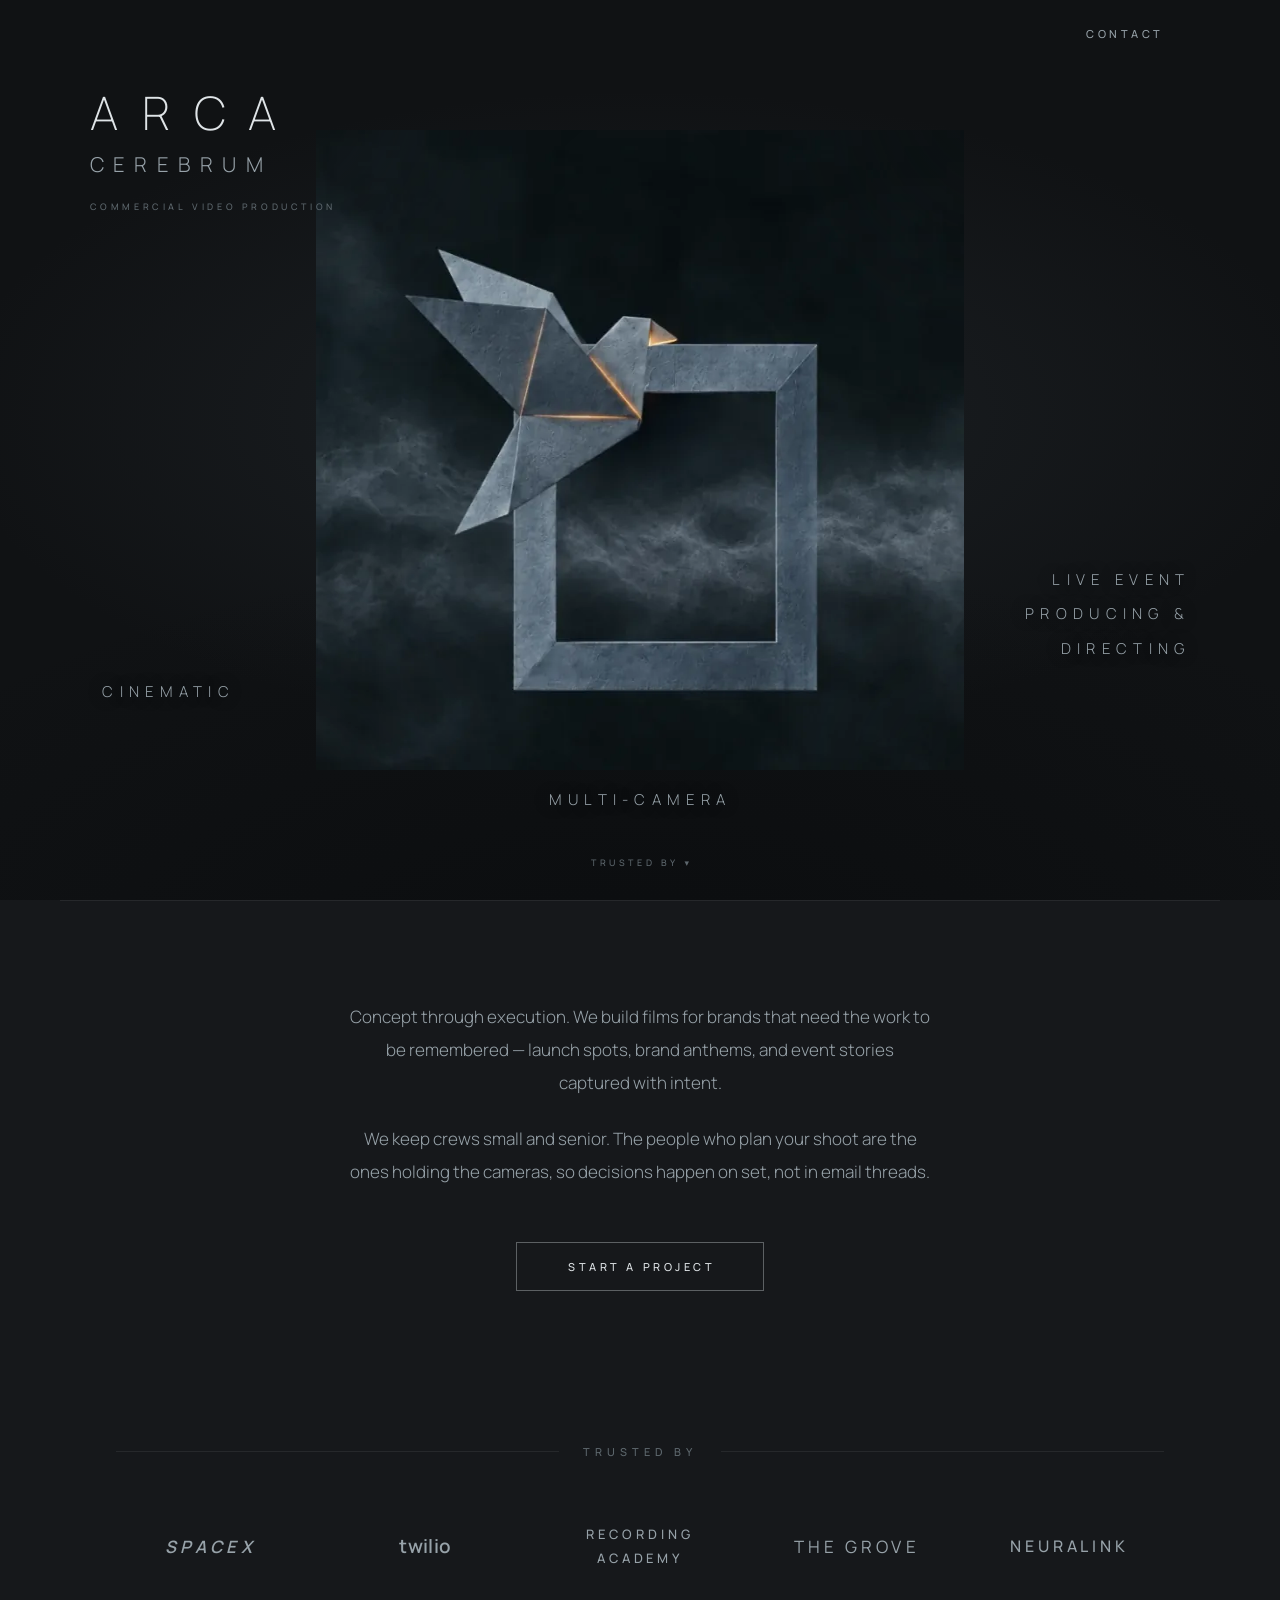
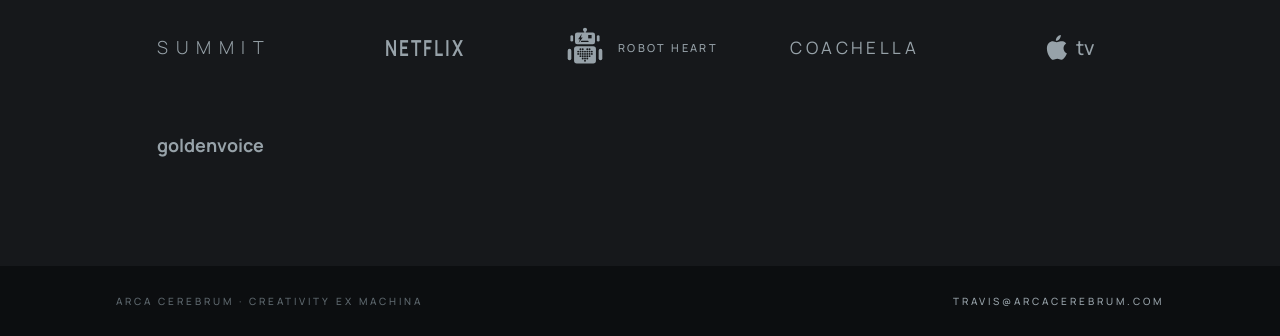
==== commit 9d0022a9: "Arca dev page: dark cinematic rework — steel bird hero, ghosted spinning head, new client wall Hero " ====
--- a/arca/index.html
+++ b/arca/index.html
@@ -3,8 +3,8 @@
 <head>
   <meta charset="utf-8">
   <meta name="viewport" content="width=device-width, initial-scale=1">
-  <meta name="theme-color" content="#f1efea">
-  <meta name="description" content="Arca Cerebrum — commercial video production. Brand films, product launches, event coverage, and specialty production.">
+  <meta name="theme-color" content="#101214">
+  <meta name="description" content="Arca Cerebrum — commercial video production. Cinematic, multi-camera, live event producing and directing.">
   <title>Arca Cerebrum</title>
   <link rel="preconnect" href="https://fonts.googleapis.com">
   <link rel="preconnect" href="https://fonts.gstatic.com" crossorigin>
@@ -17,67 +17,56 @@
 
 <header class="site-header">
   <div class="wrap">
-    <a class="brand" href="./">
-      <svg width="30" height="29" viewBox="0 0 220 210" fill="currentColor" aria-hidden="true">
-        <path d="M126 62 108 66 102 76 88 78 82 90 64 96 56 120 56 182 122 182 122 160 134 152 150 140 142 130 152 122 143 114 157 106 143 82Z"/>
-        <polygon points="64,34 76,32 58,8"/>
-        <polygon points="76,32 88,34 94,10"/>
-        <polygon points="42,44 64,34 88,34 98,42 66,48"/>
-        <polygon points="88,34 98,42 108,28"/>
-        <polygon points="104,52 116,46 112,60"/>
-        <polygon points="124,34 134,30 130,42"/>
-      </svg>
-      <span class="brand-name">ARCA <span>CEREBRUM</span></span>
-    </a>
     <a class="nav-link" href="contact.html">CONTACT</a>
   </div>
 </header>
 
 <main id="main">
-  <section class="hero wrap">
-    <svg class="hero-mark" viewBox="0 0 220 210" fill="currentColor" aria-hidden="true">
-      <path d="M126 62 108 66 102 76 88 78 82 90 64 96 56 120 56 182 122 182 122 160 134 152 150 140 142 130 152 122 143 114 157 106 143 82Z"/>
-      <g class="bird">
-        <polygon points="64,34 76,32 58,8"/>
-        <polygon points="76,32 88,34 94,10"/>
-        <polygon points="42,44 64,34 88,34 98,42 66,48"/>
-        <polygon points="88,34 98,42 108,28"/>
-      </g>
-      <g class="folds">
-        <polygon points="104,52 116,46 112,60"/>
-        <polygon points="124,34 134,30 130,42"/>
-      </g>
-    </svg>
+  <section class="scene" aria-label="Arca Cerebrum — commercial video production">
+    <video class="head-video" muted loop playsinline preload="auto" aria-hidden="true"
+           data-src="assets/head-turntable-runway-neck-v2.mp4"></video>
+    <img class="bird-art" src="assets/bird-frame.webp" width="740" height="640" alt="" fetchpriority="high">
 
-    <p class="eyebrow">COMMERCIAL VIDEO PRODUCTION</p>
-    <h1>ARCA CEREBRUM</h1>
+    <div class="wordmark-block">
+      <h1 style="display:contents">
+        <div class="arca">ARCA</div>
+        <div class="cerebrum">CEREBRUM</div>
+      </h1>
+      <div class="kicker">COMMERCIAL VIDEO PRODUCTION</div>
+    </div>
 
+    <div class="svc svc-cinematic">CINEMATIC</div>
+    <div class="svc svc-multicam">MULTI&#8209;CAMERA</div>
+    <div class="svc svc-live">LIVE EVENT<br>PRODUCING &amp;<br>DIRECTING</div>
+
+    <a class="scene-cta" href="#clients-title">TRUSTED BY ▾</a>
+  </section>
+
+  <section class="intro wrap">
     <p class="lede">Concept through execution. We build films for brands that need the work to be remembered — launch spots, brand anthems, and event stories captured with intent.</p>
     <p class="lede">We keep crews small and senior. The people who plan your shoot are the ones holding the cameras, so decisions happen on set, not in email threads.</p>
-
-    <div class="services">
-      <span>BRAND FILMS</span><span>PRODUCT LAUNCH</span><span>EVENT COVERAGE</span><span>SPECIALTY PRODUCTION</span>
-    </div>
-
     <a class="cta" href="contact.html">START A PROJECT</a>
   </section>
 
   <section class="clients wrap" aria-labelledby="clients-title">
     <div class="clients-head"><h2 id="clients-title">TRUSTED BY</h2></div>
     <div class="logo-grid">
-      <div class="client" title="Apple">
-        <svg width="24" height="30" viewBox="0 0 26 32" aria-label="Apple">
+      <div class="client" title="Apple TV">
+        <svg width="22" height="27" viewBox="0 0 26 32" aria-hidden="true">
           <path d="M18.4 8.6c-1.5 0-3.4 1.05-4.5 1.05-1.15 0-2.85-1-4.6-1C6 8.65 2.2 11.5 2.2 17.2c0 3.55 1.35 7.3 3.05 9.7 1.45 2.05 2.7 3.7 4.5 3.7 1.8 0 2.6-1.2 4.8-1.2 2.25 0 2.75 1.15 4.75 1.15 2 0 3.3-1.8 4.55-3.6 1.4-2.05 2-4.05 2.05-4.15-.1-.05-3.95-1.6-3.95-6 0-3.8 3.05-5.5 3.2-5.6-1.75-2.6-4.45-2.6-4.75-2.6zM17.2 5.8c1-1.2 1.7-2.85 1.5-4.55-1.45.05-3.25.95-4.3 2.2-.95 1.1-1.8 2.8-1.55 4.45 1.65.15 3.3-.85 4.35-2.1z"/>
         </svg>
+        <span class="lm lm-appletv">tv</span>
       </div>
-      <div class="client"><span class="lm lm-oracle">ORACLE</span></div>
-      <div class="client"><span class="lm lm-tanium">TANIUM</span></div>
+      <div class="client"><span class="lm lm-netflix">NETFLIX</span></div>
+      <div class="client"><span class="lm lm-goldenvoice">goldenvoice</span></div>
+      <div class="client"><span class="lm lm-spacex">SPACEX</span></div>
+      <div class="client"><span class="lm lm-coachella">COACHELLA</span></div>
+      <div class="client"><span class="lm lm-neuralink">NEURALINK</span></div>
+      <div class="client"><span class="lm lm-summit">SUMMIT</span></div>
+      <div class="client"><span class="lm lm-thegrove">THE&nbsp;GROVE</span></div>
       <div class="client"><span class="lm lm-twilio">twilio</span></div>
-      <div class="client"><span class="lm lm-anaplan">Anaplan</span></div>
-      <div class="client"><span class="lm lm-servicetitan">ServiceTitan</span></div>
-      <div class="client"><span class="lm lm-netflix">NETFLIX</span></div>
       <div class="client" title="Robot Heart">
-        <svg width="50" height="45" viewBox="0 0 100 90" aria-label="Robot Heart">
+        <svg width="46" height="41" viewBox="0 0 100 90" aria-label="Robot Heart">
           <mask id="rh-mask">
             <rect width="100" height="90" fill="#000"/>
             <circle cx="50" cy="6" r="4.5" fill="#fff"/>
@@ -104,10 +93,7 @@
         </svg>
         <span class="lm lm-robotheart">ROBOT&nbsp;HEART</span>
       </div>
-      <div class="client"><span class="lm lm-newrelic"><b>new</b>relic</span></div>
-      <div class="client"><span class="lm lm-cloudflare">CLOUDFLARE</span></div>
-      <div class="client"><span class="lm lm-summit">SUMMIT</span></div>
-      <div class="client"><span class="lm lm-thegrove">THE&nbsp;GROVE</span></div>
+      <div class="client"><span class="lm lm-recacademy">RECORDING<br>ACADEMY</span></div>
     </div>
   </section>
 </main>
--- a/arca/styles.css
+++ b/arca/styles.css
@@ -1,10 +1,12 @@
 :root {
-  --porcelain: #f1efea;
-  --graphite: #303436;
-  --slate: #66747c;
-  --slate-soft: #8c979d;
-  --line: rgba(48, 52, 54, 0.16);
-  --line-soft: rgba(48, 52, 54, 0.09);
+  --ink: #16181b;
+  --canvas: #101214;
+  --mist: #dfe4e7;
+  --steel: #97a2a9;
+  --steel-dim: #5e686e;
+  --ember: #d89a52;
+  --line: rgba(223, 228, 231, 0.14);
+  --line-soft: rgba(223, 228, 231, 0.08);
 }
 
 * { box-sizing: border-box; }
@@ -16,171 +18,241 @@
   min-height: 100%;
   display: flex;
   flex-direction: column;
-  background: var(--porcelain);
-  color: var(--graphite);
+  background: var(--ink);
+  color: var(--mist);
   font-family: "Manrope", "Avenir Next", "Helvetica Neue", system-ui, sans-serif;
   font-weight: 300;
   -webkit-font-smoothing: antialiased;
+  overflow-x: hidden;
 }
 
 .skip-link {
   position: absolute;
   left: -9999px;
   top: 0;
-  background: var(--graphite);
-  color: var(--porcelain);
+  background: var(--mist);
+  color: var(--ink);
   padding: 10px 18px;
 }
-.skip-link:focus { left: 0; z-index: 10; }
+.skip-link:focus { left: 0; z-index: 20; }
 
 .wrap {
   width: 100%;
-  max-width: 1060px;
+  max-width: 1160px;
   margin-inline: auto;
-  padding-inline: clamp(16px, 5vw, 48px);
+  padding-inline: clamp(16px, 5vw, 56px);
 }
 
 /* ============ HEADER ============ */
 .site-header {
-  border-bottom: 1px solid var(--line-soft);
+  position: absolute;
+  top: 0; left: 0; right: 0;
+  z-index: 5;
 }
 .site-header .wrap {
   display: flex;
   align-items: center;
-  justify-content: space-between;
-  gap: 16px;
-  padding-block: 22px;
-}
-.brand {
-  display: flex;
-  align-items: center;
-  gap: 14px;
-  text-decoration: none;
-  color: var(--graphite);
-}
-.brand svg { display: block; }
-.brand-name {
-  font-size: 13px;
-  font-weight: 500;
-  letter-spacing: 0.34em;
-  white-space: nowrap;
-}
-.brand-name span { color: var(--slate); }
+  justify-content: flex-end;
+  padding-block: 26px;
+}
 .nav-link {
-  font-size: 11px;
-  font-weight: 500;
-  letter-spacing: 0.3em;
-  text-indent: 0.3em;
-  text-decoration: none;
-  color: var(--slate);
-  border-bottom: 1px solid transparent;
-  padding-bottom: 3px;
-  transition: color 0.2s, border-color 0.2s;
-}
-.nav-link:hover, .nav-link:focus-visible {
-  color: var(--graphite);
-  border-color: var(--graphite);
-  outline: none;
-}
-
-/* ============ HERO ============ */
-.hero {
-  text-align: center;
-  padding-block: clamp(48px, 11vh, 110px) clamp(40px, 8vh, 84px);
-}
-.hero-mark {
-  width: clamp(120px, 18vw, 176px);
-  height: auto;
-  margin-inline: auto;
-  display: block;
-  color: var(--slate);
-}
-.hero-mark .bird,
-.hero-mark .folds {
-  animation: lift 7s ease-in-out infinite alternate;
-}
-.hero-mark .folds { animation-duration: 9s; }
-@keyframes lift {
-  from { transform: translate(0, 0); }
-  to   { transform: translate(-3px, -5px); }
-}
-
-.eyebrow {
-  margin: clamp(28px, 5vh, 44px) 0 18px;
-  font-size: 11px;
-  font-weight: 500;
-  letter-spacing: 0.45em;
-  text-indent: 0.45em;
-  color: var(--slate);
-}
-h1 {
-  margin: 0;
-  font-size: clamp(30px, 5.4vw, 64px);
-  font-weight: 200;
-  letter-spacing: 0.22em;
-  text-indent: 0.22em;
-  line-height: 1.2;
-  text-wrap: balance;
-}
-
-.lede {
-  max-width: 58ch;
-  margin: clamp(24px, 4vh, 36px) auto 0;
-  font-size: clamp(15px, 1.4vw, 17px);
-  line-height: 1.85;
-  color: var(--graphite);
-}
-.lede + .lede { margin-top: 1.2em; }
-
-.services {
-  display: flex;
-  flex-wrap: wrap;
-  justify-content: center;
-  gap: 12px 0;
-  margin-top: clamp(30px, 5vh, 48px);
-  font-size: 11px;
-  font-weight: 500;
-  letter-spacing: 0.26em;
-  color: var(--slate);
-}
-.services span { padding: 0 1.4em; }
-.services span + span { border-left: 1px solid var(--line); }
-
-.cta {
-  display: inline-block;
-  margin-top: clamp(34px, 6vh, 54px);
-  padding: 16px 46px;
   font-size: 11px;
   font-weight: 500;
   letter-spacing: 0.32em;
   text-indent: 0.32em;
   text-decoration: none;
-  color: var(--graphite);
-  border: 1px solid var(--graphite);
+  color: var(--steel);
+  border-bottom: 1px solid transparent;
+  padding-bottom: 3px;
+  transition: color 0.25s, border-color 0.25s;
+}
+.nav-link:hover, .nav-link:focus-visible {
+  color: var(--mist);
+  border-color: var(--ember);
+  outline: none;
+}
+
+/* ============ SCENE ============ */
+.scene {
+  position: relative;
+  min-height: 100svh;
+  background:
+    radial-gradient(90% 60% at 50% 46%, rgba(70, 82, 92, 0.22) 0%, transparent 60%),
+    radial-gradient(130% 90% at 50% 110%, #0b0d0f 0%, transparent 55%),
+    var(--canvas);
+  overflow: hidden;
+}
+
+/* ghosted spinning head behind everything */
+.head-video {
+  position: absolute;
+  left: 50%;
+  top: 50%;
+  width: min(92vh, 100vw);
+  aspect-ratio: 1 / 1;
+  transform: translate(-50%, -50%);
+  object-fit: contain;
+  filter: grayscale(1) brightness(0.55) contrast(1.15);
+  opacity: 0;
+  transition: opacity 2.5s ease;
+  -webkit-mask-image: radial-gradient(55% 55% at 50% 50%, #000 48%, transparent 75%);
+  mask-image: radial-gradient(55% 55% at 50% 50%, #000 48%, transparent 75%);
+  pointer-events: none;
+}
+.scene.video-ready .head-video { opacity: 0.32; }
+
+/* the bird on its frame */
+.bird-art {
+  position: absolute;
+  left: 50%;
+  top: 50%;
+  width: min(72vh, 88vw);
+  transform: translate(-50%, -50%);
+  pointer-events: none;
+  animation: breathe 11s ease-in-out infinite alternate;
+}
+@keyframes breathe {
+  from { transform: translate(-50%, -50.6%); }
+  to   { transform: translate(-50%, -49.4%); }
+}
+
+/* wordmark, top left */
+.wordmark-block {
+  position: absolute;
+  z-index: 4;
+  top: clamp(56px, 10vh, 110px);
+  left: clamp(20px, 7vw, 110px);
+}
+.wordmark-block .arca {
+  font-size: clamp(30px, 3.6vw, 52px);
+  font-weight: 200;
+  letter-spacing: 0.52em;
+  color: var(--mist);
+  line-height: 1;
+}
+.wordmark-block .cerebrum {
+  margin-top: 14px;
+  font-size: clamp(14px, 1.6vw, 22px);
+  font-weight: 300;
+  letter-spacing: 0.46em;
+  color: var(--steel);
+}
+.wordmark-block .kicker {
+  margin-top: 22px;
+  font-size: 9px;
+  font-weight: 500;
+  letter-spacing: 0.4em;
+  color: var(--steel-dim);
+}
+
+/* floating service labels */
+.svc {
+  position: absolute;
+  z-index: 4;
+  font-size: clamp(11px, 1.2vw, 15px);
+  font-weight: 300;
+  letter-spacing: 0.42em;
+  color: var(--steel);
+  text-shadow: 0 0 14px rgba(16, 18, 20, 0.9);
+}
+.svc-cinematic { left: clamp(20px, 8vw, 130px); bottom: 22vh; }
+.svc-multicam  { left: 50%; transform: translateX(-50%); bottom: 10vh; }
+.svc-live      { right: clamp(20px, 7vw, 110px); bottom: 26vh; text-align: right; line-height: 2.3; }
+
+/* scroll cue → clients */
+.scene-cta {
+  position: absolute;
+  z-index: 4;
+  left: 50%;
+  transform: translateX(-50%);
+  bottom: 3.5vh;
+  font-size: 9px;
+  font-weight: 500;
+  letter-spacing: 0.4em;
+  text-indent: 0.4em;
+  color: var(--steel-dim);
+  text-decoration: none;
+  transition: color 0.25s;
+}
+.scene-cta:hover { color: var(--mist); }
+
+@media (max-width: 720px) {
+  .scene { min-height: auto; padding-bottom: 20px; }
+  .head-video { width: 130vw; }
+  .bird-art {
+    position: relative;
+    display: block;
+    left: auto; top: auto;
+    transform: none;
+    width: 96vw;
+    margin: 90px auto 0;
+    animation: none;
+  }
+  .wordmark-block { position: relative; top: auto; left: auto; margin: 110px 24px 0; text-align: center; }
+  .svc {
+    position: relative;
+    inset: auto;
+    display: block;
+    text-align: center !important;
+    transform: none;
+    margin-top: 18px;
+  }
+  .svc-live br { display: none; }
+  .scene-cta { display: none; }
+}
+
+/* ============ INTRO ============ */
+.intro {
+  text-align: center;
+  padding-block: clamp(56px, 11vh, 120px);
+  border-top: 1px solid var(--line-soft);
+}
+.lede {
+  max-width: 58ch;
+  margin: 0 auto;
+  font-size: clamp(15px, 1.4vw, 17px);
+  line-height: 1.95;
+  color: var(--steel);
+}
+.lede + .lede { margin-top: 1.3em; }
+
+.cta {
+  display: inline-block;
+  margin-top: clamp(36px, 6vh, 56px);
+  padding: 16px 48px;
+  font-size: 11px;
+  font-weight: 500;
+  letter-spacing: 0.32em;
+  text-indent: 0.32em;
+  text-decoration: none;
+  color: var(--mist);
+  border: 1px solid rgba(223, 228, 231, 0.35);
   background: transparent;
-  transition: background 0.25s, color 0.25s;
+  transition: border-color 0.25s, color 0.25s, box-shadow 0.25s;
+  cursor: pointer;
 }
 .cta:hover, .cta:focus-visible {
-  background: var(--graphite);
-  color: var(--porcelain);
+  border-color: var(--ember);
+  color: #fff;
+  box-shadow: 0 0 26px rgba(216, 154, 82, 0.18);
   outline: none;
 }
 
 /* ============ CLIENT WALL ============ */
 .clients {
-  padding-block: clamp(40px, 8vh, 80px) clamp(56px, 10vh, 110px);
+  padding-block: clamp(30px, 6vh, 60px) clamp(64px, 11vh, 130px);
 }
 .clients-head {
   display: flex;
   align-items: center;
   gap: 24px;
-  margin-bottom: clamp(36px, 6vh, 60px);
+  margin-bottom: clamp(40px, 7vh, 70px);
 }
 .clients-head h2 {
   font-size: 11px;
   font-weight: 500;
   letter-spacing: 0.45em;
-  color: var(--slate);
+  color: var(--steel-dim);
   margin: 0;
   white-space: nowrap;
 }
@@ -193,78 +265,83 @@
 
 .logo-grid {
   display: grid;
-  grid-template-columns: repeat(auto-fit, minmax(150px, 1fr));
-  gap: clamp(32px, 5vh, 48px) 2vw;
+  grid-template-columns: repeat(auto-fit, minmax(170px, 1fr));
+  gap: clamp(36px, 6vh, 56px) 2vw;
   align-items: center;
   justify-items: center;
 }
 .client {
-  color: var(--slate);
+  color: var(--steel);
   display: flex;
   align-items: center;
   justify-content: center;
   min-height: 44px;
-  transition: color 0.3s;
-}
-.client:hover { color: var(--graphite); }
+  transition: color 0.3s, filter 0.3s;
+}
+.client:hover {
+  color: var(--mist);
+  filter: drop-shadow(0 0 12px rgba(223, 228, 231, 0.18));
+}
 .client svg { display: block; fill: currentColor; }
 
 .lm {
-  font-size: 20px;
+  font-size: 19px;
   letter-spacing: 0.02em;
   white-space: nowrap;
 }
-.lm-oracle    { font-weight: 600; letter-spacing: 0.18em; font-size: 18px; }
-.lm-tanium    { font-weight: 600; letter-spacing: 0.3em; font-size: 16px; }
-.lm-twilio    { font-weight: 600; font-size: 19px; text-transform: lowercase; }
-.lm-anaplan   { font-weight: 400; font-size: 19px; letter-spacing: 0.04em; }
-.lm-servicetitan { font-weight: 600; font-size: 16px; }
+.lm-appletv   { font-weight: 500; font-size: 20px; margin-left: 9px; letter-spacing: 0.01em; }
 .lm-netflix   { font-weight: 700; font-size: 17px; letter-spacing: 0.12em; transform: scaleY(1.3); }
-.lm-robotheart { font-size: 11px; font-weight: 500; letter-spacing: 0.22em; margin-left: 10px; }
-.lm-newrelic  { font-weight: 300; font-size: 19px; }
-.lm-newrelic b { font-weight: 600; }
-.lm-cloudflare { font-weight: 600; font-size: 18px; letter-spacing: 0.03em; }
+.lm-goldenvoice { font-weight: 700; font-size: 18px; text-transform: lowercase; letter-spacing: 0; }
+.lm-spacex    { font-weight: 600; font-style: italic; font-size: 17px; letter-spacing: 0.26em; }
+.lm-coachella { font-weight: 400; font-size: 17px; letter-spacing: 0.2em; }
+.lm-neuralink { font-weight: 500; font-size: 16px; letter-spacing: 0.24em; }
 .lm-summit    { font-weight: 300; font-size: 18px; letter-spacing: 0.42em; text-indent: 0.42em; }
 .lm-thegrove  { font-weight: 400; font-size: 17px; letter-spacing: 0.24em; text-indent: 0.24em; }
+.lm-twilio    { font-weight: 600; font-size: 19px; text-transform: lowercase; }
+.lm-robotheart { font-size: 11px; font-weight: 500; letter-spacing: 0.22em; margin-left: 10px; }
+.lm-recacademy { font-weight: 500; font-size: 13px; letter-spacing: 0.3em; text-align: center; line-height: 1.9; white-space: normal; }
 
 /* ============ CONTACT ============ */
 .contact {
   flex: 1;
-  padding-block: clamp(48px, 10vh, 96px);
+  padding-block: clamp(120px, 18vh, 180px) clamp(56px, 10vh, 100px);
 }
 .contact-inner { max-width: 560px; margin-inline: auto; }
 .contact h1 {
-  font-size: clamp(24px, 3.6vw, 40px);
-  letter-spacing: 0.18em;
-  text-indent: 0.18em;
+  margin: 0;
+  font-size: clamp(24px, 3.4vw, 38px);
+  font-weight: 200;
+  letter-spacing: 0.3em;
+  text-indent: 0.3em;
   text-align: center;
+  color: var(--mist);
 }
 .contact-lede {
   text-align: center;
   max-width: 44ch;
-  margin: 20px auto 0;
-  line-height: 1.8;
+  margin: 22px auto 0;
+  line-height: 1.9;
   font-size: 15px;
-  color: var(--slate);
+  color: var(--steel);
 }
 
 .contact-form {
-  margin-top: clamp(36px, 6vh, 56px);
+  margin-top: clamp(40px, 6vh, 60px);
   display: grid;
-  gap: 30px;
-}
-.field { display: grid; gap: 8px; }
+  gap: 32px;
+}
+.field { display: grid; gap: 9px; }
 .field label {
   font-size: 10px;
   font-weight: 500;
   letter-spacing: 0.3em;
-  color: var(--slate);
+  color: var(--steel-dim);
   text-transform: uppercase;
 }
 .field input, .field select, .field textarea {
   font: inherit;
   font-size: 16px;
-  color: var(--graphite);
+  color: var(--mist);
   background: transparent;
   border: 0;
   border-bottom: 1px solid var(--line);
@@ -273,49 +350,54 @@
   transition: border-color 0.2s;
 }
 .field select { appearance: none; cursor: pointer; }
+.field option { background: var(--ink); color: var(--mist); }
 .field textarea { resize: vertical; min-height: 110px; line-height: 1.7; }
 .field input:focus, .field select:focus, .field textarea:focus {
   outline: none;
-  border-bottom-color: var(--graphite);
+  border-bottom-color: var(--ember);
 }
 .form-actions { text-align: center; }
-.form-actions .cta { margin-top: 8px; cursor: pointer; }
+.form-actions .cta { margin-top: 8px; }
 .form-note {
-  margin-top: 18px;
+  margin-top: 20px;
   text-align: center;
   font-size: 12.5px;
-  color: var(--slate-soft);
-  line-height: 1.7;
-}
-.form-note a { color: var(--slate); }
+  color: var(--steel-dim);
+  line-height: 1.8;
+}
+.form-note a { color: var(--steel); }
+
+/* contact page keeps a quiet version of the scene behind it */
+.contact-page .site-header { position: static; }
+.contact-page { background: var(--canvas); }
 
 /* ============ FOOTER ============ */
 footer {
   margin-top: auto;
-  background: var(--graphite);
-  color: rgba(241, 239, 234, 0.6);
+  background: #0c0e10;
+  color: var(--steel-dim);
 }
 footer .wrap {
   display: flex;
   align-items: center;
   justify-content: space-between;
   gap: 16px;
-  padding-block: 26px;
+  padding-block: 28px;
   font-size: 10px;
   font-weight: 500;
   letter-spacing: 0.3em;
 }
 footer a {
-  color: rgba(241, 239, 234, 0.85);
+  color: var(--steel);
   text-decoration: none;
-}
-footer a:hover { color: #fff; }
+  transition: color 0.25s;
+}
+footer a:hover { color: var(--mist); }
 
 @media (max-width: 620px) {
-  .services span { border: 0 !important; padding: 0 0.9em; }
   footer .wrap { flex-direction: column; gap: 10px; text-align: center; }
 }
 
 @media (prefers-reduced-motion: reduce) {
-  .hero-mark .bird, .hero-mark .folds { animation: none !important; }
-}
+  .bird-art { animation: none !important; }
+}
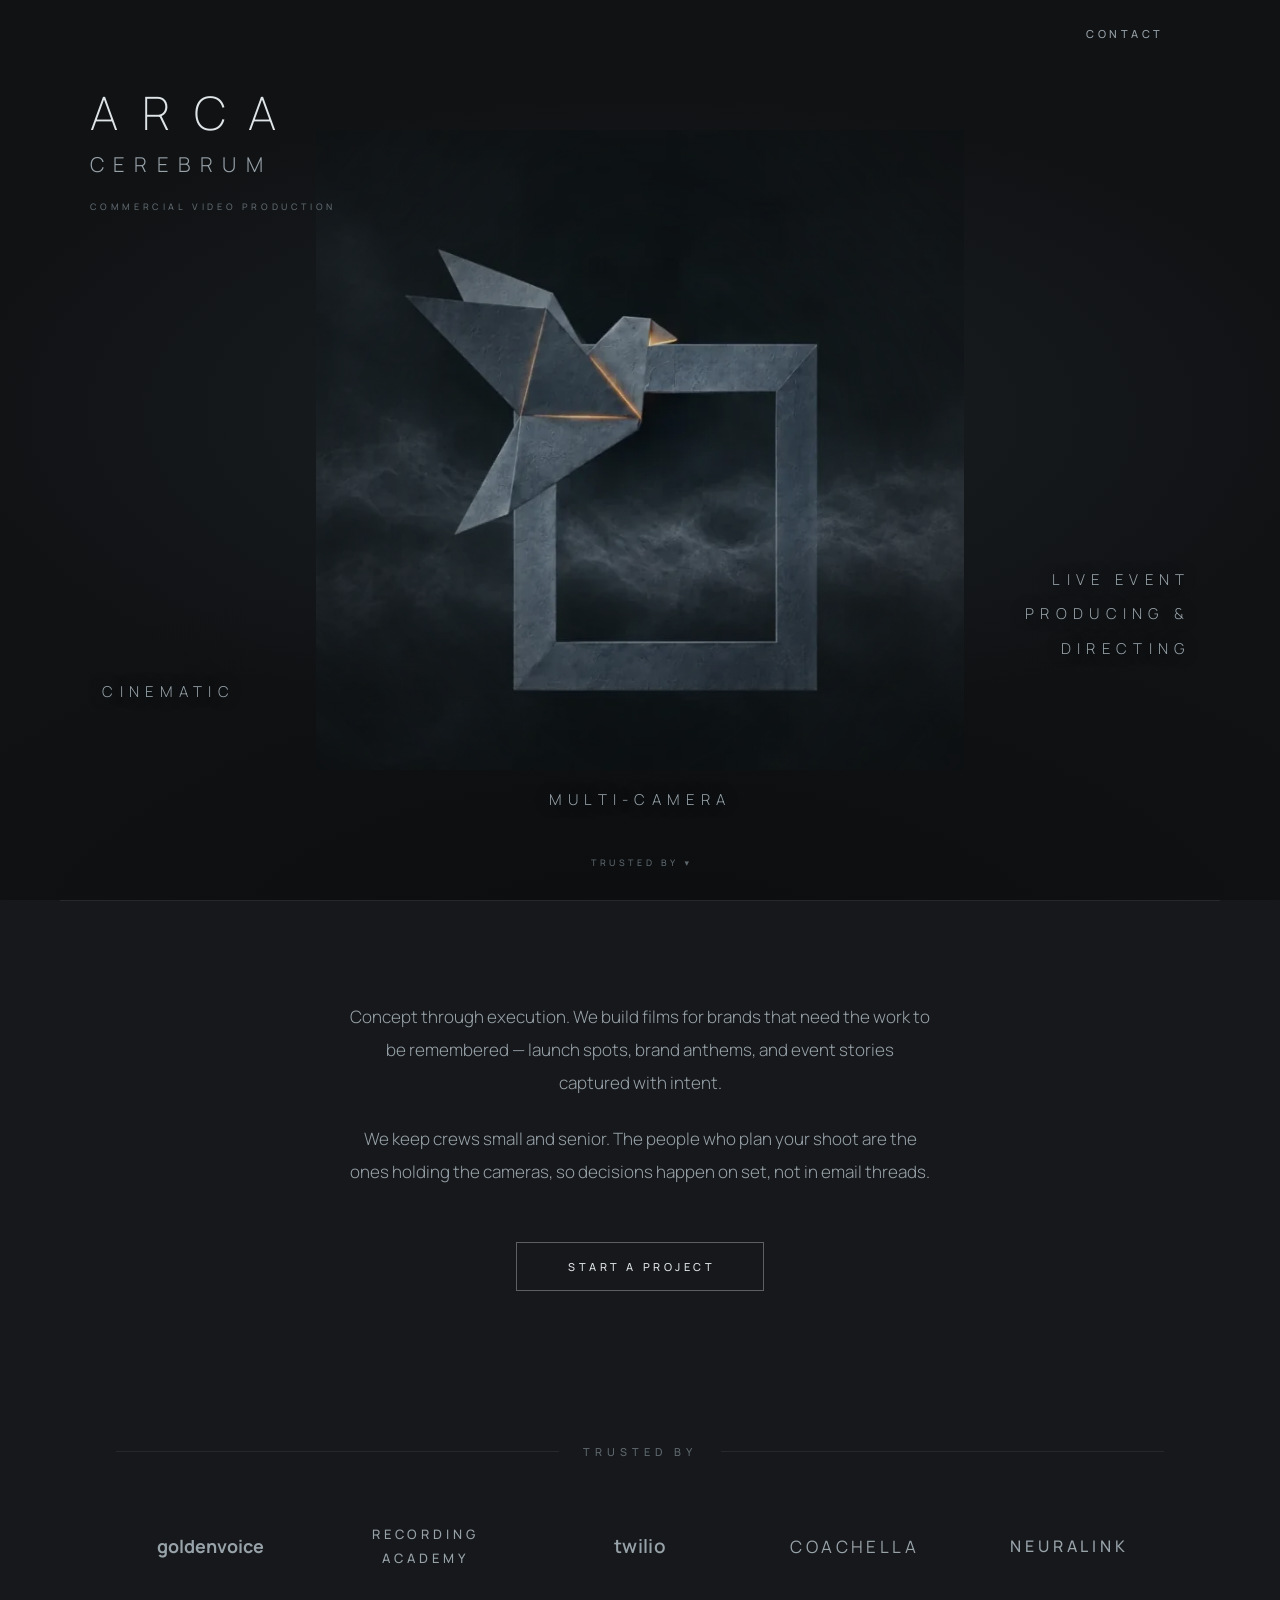
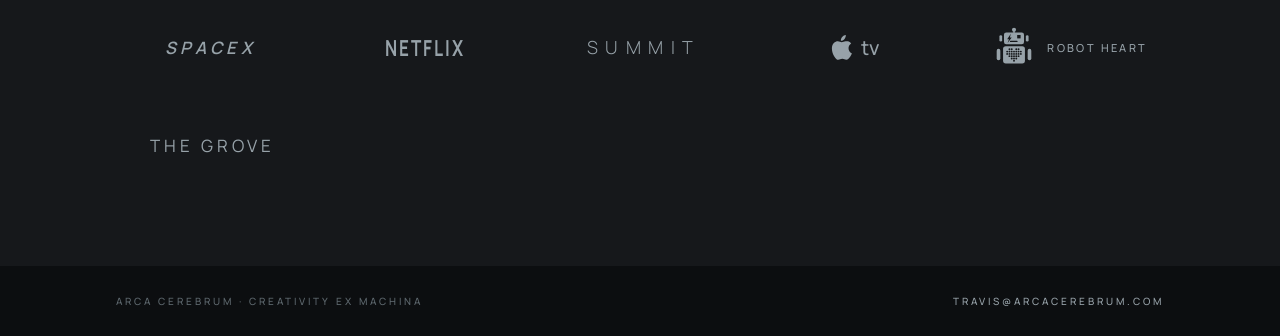
==== commit c97f83f9: "Arca dev page: fix stacked service label spacing, stronger art edge dissolve Co-Authored-By: Claude " ====
--- a/arca/index.html
+++ b/arca/index.html
@@ -37,7 +37,7 @@
 
     <div class="svc svc-cinematic">CINEMATIC</div>
     <div class="svc svc-multicam">MULTI&#8209;CAMERA</div>
-    <div class="svc svc-live">LIVE EVENT<br>PRODUCING &amp;<br>DIRECTING</div>
+    <div class="svc svc-live"><span>LIVE EVENT</span><br><span>PRODUCING &amp;</span><br><span>DIRECTING</span></div>
 
     <a class="scene-cta" href="#clients-title">TRUSTED BY ▾</a>
   </section>
--- a/arca/styles.css
+++ b/arca/styles.css
@@ -198,6 +198,7 @@
     margin-top: 18px;
   }
   .svc-live br { display: none; }
+  .svc-live span { margin: 0 0.3em; }
   .scene-cta { display: none; }
 }
 
